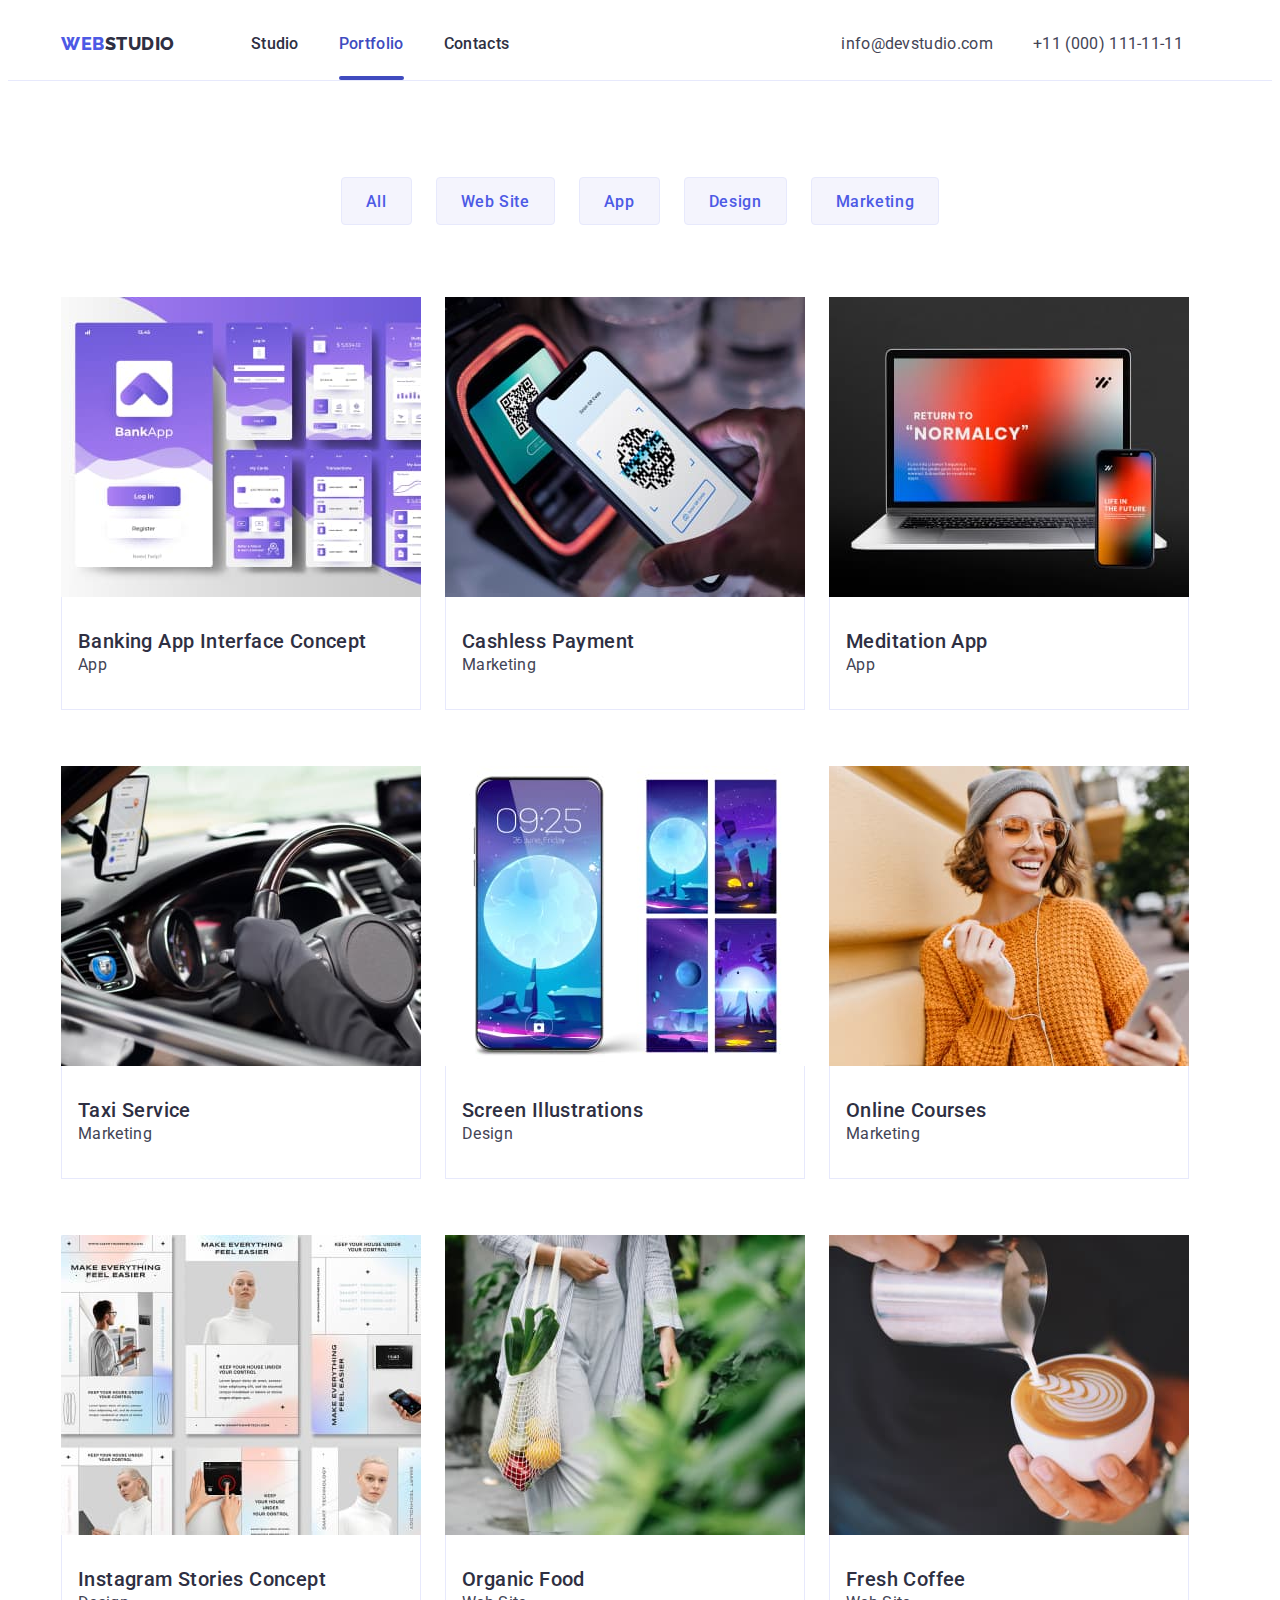
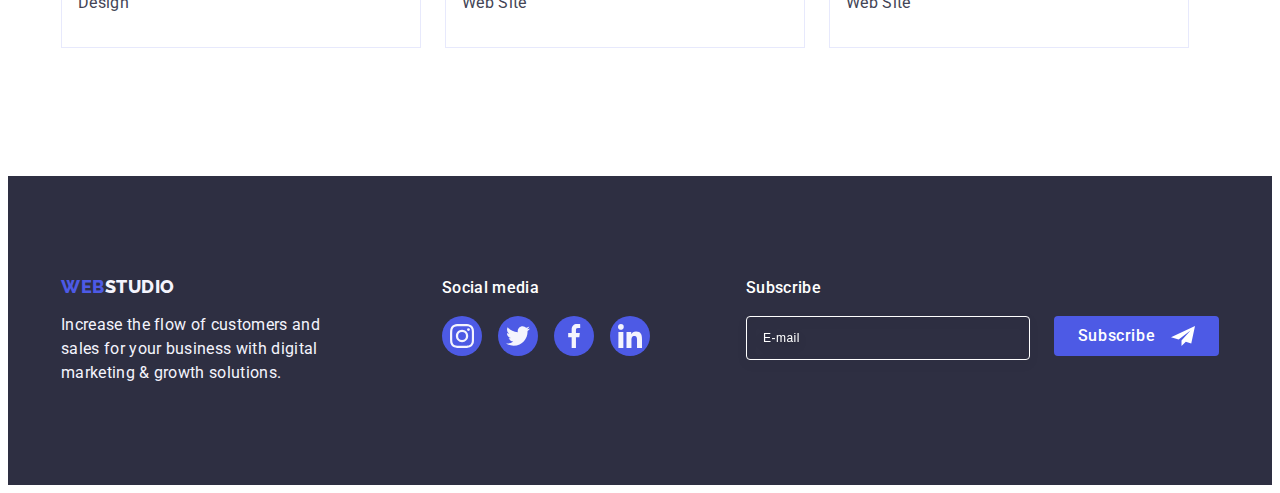
==== portfolio.html @ 2825502d "Initial commit" ====
<!DOCTYPE html>
<html lang="en">
  <head>
    <meta charset="UTF-8" />
    <meta http-equiv="X-UA-Compatible" content="IE=edge" />
    <meta name="viewport" content="width=device-width, initial-scale=1.0" />
    <title>Portfolio</title>
    <link rel="preconnect" href="https://fonts.googleapis.com" />
    <link rel="preconnect" href="https://fonts.gstatic.com" crossorigin />
    <link
      href="https://fonts.googleapis.com/css2?family=Raleway:wght@800&family=Roboto:wght@400;500;700&display=swap"
      rel="stylesheet"
    />
    <link
      rel="stylesheet"
      href="https://cdnjs.cloudflare.com/ajax/libs/modern-normalize/2.0.0/modern-normalize.min.css"
      integrity="sha512-4xo8blKMVCiXpTaLzQSLSw3KFOVPWhm/TRtuPVc4WG6kUgjH6J03IBuG7JZPkcWMxJ5huwaBpOpnwYElP/m6wg=="
      crossorigin="anonymous"
      referrerpolicy="no-referrer"
    />
    <link rel="stylesheet" href="./css/styles.css" />
  </head>
  <body>
    <header class="header-portfolio">
      <div class="container prt-header-container">
        <nav class="nav list">
          <a class="logo link" href="./index.html"
            >Web<span class="logo-stodio">Studio</span></a
          >
          <ul class="nav-list list">
            <li class="nav-item">
              <a class="nav-text link" href="./index.html">Studio</a>
            </li>
            <li class="nav-item">
              <a class="nav-text link emphasist" href="./portfolio.html"
                >Portfolio</a
              >
            </li>
            <li class="nav-item">
              <a class="nav-text link" href="">Contacts</a>
            </li>
          </ul>
        </nav>
        <address class="address">
          <ul class="address-list list">
            <li class="address-item">
              <a class="address-text link" href="mailto:info@devstudio.com"
                >info@devstudio.com</a
              >
            </li>
            <li class="address-item">
              <a class="address-text link" href="tel:+110001111111"
                >+11 (000) 111-11-11</a
              >
            </li>
          </ul>
        </address>
      </div>
    </header>
    <main>
      <section class="filters">
        <div class="container">
          <h1 class="filters-hedden visually-hidden" hidden>filters</h1>
          <ul class="filters-list list">
            <li class="filters-item">
              <button class="button" type="button">All</button>
            </li>
            <li class="filters-item">
              <button class="button" type="button">Web Site</button>
            </li>
            <li class="filters-item">
              <button class="button" type="button">App</button>
            </li>
            <li class="filters-item">
              <button class="button" type="button">Design</button>
            </li>
            <li class="filters-item">
              <button class="button" type="button">Marketing</button>
            </li>
          </ul>
          <ul class="row-list list">
            <li class="row-item">
              <a class="row-link link" href="">
                <div class="row-cover-wrap">
                  <img
                    class="img-portfolio"
                    src="./images/portfolio1.jpg"
                    alt="portfolio"
                    width="360"
                    height="300"
                  />
                  <p class="row-cover-text">
                    14 Stylish and User-Friendly App Design Concepts · Task
                    Manager App · Calorie Tracker App · Exotic Fruit Ecommerce
                    App · Cloud Storage App
                  </p>
                </div>
                <div class="row-img">
                  <h2 class="row-name">Banking App Interface Concept</h2>
                  <p class="row-text">App</p>
                </div>
              </a>
            </li>
            <li class="row-item">
              <a class="row-link link" href="">
                <div class="row-cover-wrap">
                  <img
                    class="img-portfolio"
                    src="./images/portfolio2.jpg"
                    alt="portfolio"
                    width="360"
                    height="300"
                  />
                  <p class="row-cover-text">
                    14 Stylish and User-Friendly App Design Concepts · Task
                    Manager App · Calorie Tracker App · Exotic Fruit Ecommerce
                    App · Cloud Storage App
                  </p>
                </div>
                <div class="row-img">
                  <h2 class="row-name">Cashless Payment</h2>
                  <p class="row-text">Marketing</p>
                </div>
              </a>
            </li>
            <li class="row-item">
              <a class="row-link link" href="">
                <div class="row-cover-wrap">
                  <img
                    class="img-portfolio"
                    src="./images/portfolio3.jpg"
                    alt="portfolio"
                    width="360"
                    height="300"
                  />
                  <p class="row-cover-text">
                    14 Stylish and User-Friendly App Design Concepts · Task
                    Manager App · Calorie Tracker App · Exotic Fruit Ecommerce
                    App · Cloud Storage App
                  </p>
                </div>
                <div class="row-img">
                  <h2 class="row-name">Meditation App</h2>
                  <p class="row-text">App</p>
                </div>
              </a>
            </li>
            <li class="row-item">
              <a class="row-link link" href="">
                <div class="row-cover-wrap">
                  <img
                    class="img-portfolio"
                    src="./images/portfolio4.jpg"
                    alt="portfolio"
                    width="360"
                    height="300"
                  />
                  <p class="row-cover-text">
                    14 Stylish and User-Friendly App Design Concepts · Task
                    Manager App · Calorie Tracker App · Exotic Fruit Ecommerce
                    App · Cloud Storage App
                  </p>
                </div>
                <div class="row-img">
                  <h2 class="row-name">Taxi Service</h2>
                  <p class="row-text">Marketing</p>
                </div>
              </a>
            </li>
            <li class="row-item">
              <a class="row-link link" href="">
                <div class="row-cover-wrap">
                  <img
                    class="img-portfolio"
                    src="./images/portfolio5.jpg"
                    alt="portfolio"
                    width="360"
                    height="300"
                  />
                  <p class="row-cover-text">
                    14 Stylish and User-Friendly App Design Concepts · Task
                    Manager App · Calorie Tracker App · Exotic Fruit Ecommerce
                    App · Cloud Storage App
                  </p>
                </div>
                <div class="row-img">
                  <h2 class="row-name">Screen Illustrations</h2>
                  <p class="row-text">Design</p>
                </div>
              </a>
            </li>
            <li class="row-item">
              <a class="row-link link" href="">
                <div class="row-cover-wrap">
                  <img
                    class="img-portfolio"
                    src="./images/portfolio6.jpg"
                    alt="portfolio"
                    width="360"
                    height="300"
                  />
                  <p class="row-cover-text">
                    14 Stylish and User-Friendly App Design Concepts · Task
                    Manager App · Calorie Tracker App · Exotic Fruit Ecommerce
                    App · Cloud Storage App
                  </p>
                </div>
                <div class="row-img">
                  <h2 class="row-name">Online Courses</h2>
                  <p class="row-text">Marketing</p>
                </div>
              </a>
            </li>
            <li class="row-item">
              <a class="row-link link" href="">
                <div class="row-cover-wrap">
                  <img
                    class="img-portfolio"
                    src="./images/portfolio7.jpg"
                    alt="portfolio"
                    width="360"
                    height="300"
                  />
                  <p class="row-cover-text">
                    14 Stylish and User-Friendly App Design Concepts · Task
                    Manager App · Calorie Tracker App · Exotic Fruit Ecommerce
                    App · Cloud Storage App
                  </p>
                </div>
                <div class="row-img">
                  <h2 class="row-name">Instagram Stories Concept</h2>
                  <p class="row-text">Design</p>
                </div>
              </a>
            </li>
            <li class="row-item">
              <a class="row-link link" href="">
                <div class="row-cover-wrap">
                  <img
                    class="img-portfolio"
                    src="./images/portfolio8.jpg"
                    alt="portfolio"
                    width="360"
                    height="300"
                  />
                  <p class="row-cover-text">
                    14 Stylish and User-Friendly App Design Concepts · Task
                    Manager App · Calorie Tracker App · Exotic Fruit Ecommerce
                    App · Cloud Storage App
                  </p>
                </div>
                <div class="row-img">
                  <h2 class="row-name">Organic Food</h2>
                  <p class="row-text">Web Site</p>
                </div>
              </a>
            </li>
            <li class="row-item">
              <a class="row-link link" href="">
                <div class="row-cover-wrap">
                  <img
                    class="img-portfolio"
                    src="./images/portfolio9.jpg"
                    alt="portfolio"
                    width="360"
                    height="300"
                  />
                  <p class="row-cover-text">
                    14 Stylish and User-Friendly App Design Concepts · Task
                    Manager App · Calorie Tracker App · Exotic Fruit Ecommerce
                    App · Cloud Storage App
                  </p>
                </div>
                <div class="row-img">
                  <h2 class="row-name">Fresh Coffee</h2>
                  <p class="row-text">Web Site</p>
                </div>
              </a>
            </li>
          </ul>
        </div>
      </section>
    </main>
    <footer class="portfolio-footer">
      <div class="container footer-container">
        <div class="portfolio-footer-container">
          <a class="portfolio-logo link" href="./portfolio.html"
            >Web<span class="portfolio-logo-studio">Studio</span></a
          >
          <p class="portfolio-footer-text">
            Increase the flow of customers and sales for your business with
            digital marketing & growth solutions.
          </p>
        </div>
        <div class="social-media-container">
          <p class="social-media">Social media</p>
          <ul class="social-media-list list">
            <li class="social-media-item">
              <a
                class="social-media-link"
                href=""
                target="_blank"
                rel="noopener no-referrer"
              >
                <svg class="soc-media-icon" width="24" height="24">
                  <use href="./images/icons.svg#icon-instagram"></use>
                </svg>
              </a>
            </li>
            <li class="social-media-item">
              <a
                class="social-media-link"
                href=""
                target="_blank"
                rel="noopener no-referrer"
              >
                <svg class="soc-media-icon" width="24" height="24">
                  <use href="./images/icons.svg#icon-twitter"></use>
                </svg>
              </a>
            </li>
            <li class="social-media-item">
              <a
                class="social-media-link"
                href=""
                target="_blank"
                rel="noopener no-referrer"
              >
                <svg class="soc-media-icon" width="24" height="24">
                  <use href="./images/icons.svg#icon-facebook"></use>
                </svg>
              </a>
            </li>
            <li class="social-media-item">
              <a
                class="social-media-link"
                href=""
                target="_blank"
                rel="noopener no-referrer"
              >
                <svg class="soc-media-icon" width="24" height="24">
                  <use href="./images/icons.svg#icon-linkedin"></use>
                </svg>
              </a>
            </li>
          </ul>
        </div>
        <div class="footer-form-container">
          <p class="footer-form-text">Subscribe</p>
          <form class="footer-form">
            <label class="footer-label">
              <input
                class="footer-input"
                type="email"
                placeholder="E-mail"
                name="footer-input"
              />
            </label>
            <button type="submit" class="button-submit">
              Subscribe
              <svg class="submit-icon" width="24" height="24">
                <use href="./images/icons.svg#icon-frame"></use>
              </svg>
            </button>
          </form>
        </div>
      </div>
    </footer>
  </body>
</html>
---- css/styles.css ----
:root {
    --title-color: #2E2F42;
    --iten-color: #434455;
    --logo-color: #4D5AE5;
    --about-color: #404BBF;
    --hero-color: #FFFFFF;
    --footer-text-color: #F4F4FD;
}

body {
    font-family: "Roboto", sans-serif;
    color: var(--iten-color);
    background-color: var(--hero-color);
}

p,
h1,
h2,
h3,
h4,
h5,
h6 {
    margin: 0;
}

ul,
ol {
    margin: 0;
    padding: 0;
}

.list {
    list-style: none;
}

.link {
    text-decoration: none;
}

.container {
    width: 1158px;
    padding-left: 15px;
    padding-right: 15px;
    margin: 0 auto;
}

/* INDEX */

/* HEADER */

.header-index {
    border-bottom: 1px solid #e7e9fc;
    box-shadow: 0px 2px 1px rgba(46, 47, 66, 0.08),
        0px 1px 1px rgba(46, 47, 66, 0.16),
        0px 1px 6px rgba(46, 47, 66, 0.08);
}

.header-container {
    display: flex;
    align-items: center;
    height: 72px;
}

.header-nav {
    display: flex;
    align-items: center;
}

.header-list {
    display: flex;
    gap: 40px;
}

.header-logo {
    font-family: 'Raleway', sans-serif;
    font-style: normal;
    font-weight: 800;
    font-size: 18px;
    line-height: 1.17;
    letter-spacing: 0.03em;
    text-transform: uppercase;
    color: var(--logo-color);
    margin-right: 76px;
}

.header-logo-studio {
    font-family: 'Raleway', sans-serif;
    font-style: normal;
    font-weight: 800;
    font-size: 18px;
    line-height: 1.17;
    letter-spacing: 0.03em;
    text-transform: uppercase;
    color: var(--title-color);
}

.header-nav {
    list-style: none;
}


.header-text {
    font-weight: 500;
    font-size: 16px;
    line-height: 1.5;
    letter-spacing: 0.02em;
    color: var(--title-color);
    padding: 24px 0 26px;
    position: relative;
    transition: color 250ms cubic-bezier(0.4, 0, 0.2, 1);
}

.header-text:hover,
.header-text:focus {
    color: var(--about-color);
}

.header-list {

}

.header-text:hover::after {
    content: "";
    display: block;
    position: absolute;
    left: 0;
    bottom: -1px;
    width: 100%;
    height: 4px;
    border-radius: 2px;
    background-color: #404BBF;
}

.emphasis {
    color: var(--about-color);
    position: relative;
}

.header-text.emphasis::after {
    content: "";
    display: block;
    position: absolute;
    left: 0;
    bottom: -1px;
    width: 100%;
    height: 4px;
    border-radius: 2px;
    background-color: #404BBF;
}

/* ADDRESS */

.header-address-list {
    display: flex;
    align-items: center;
    gap: 40px;
}

.header-address {
    font-style: normal;
    margin-left: auto;
}

.header-address-link {
    font-size: 16px;
    line-height: 1.5;
    letter-spacing: 0.02em;
    color: var(--iten-color);
    transition: color 250ms cubic-bezier(0.4, 0, 0.2, 1);
}

.header-address-link:hover,
.header-address-link:focus {
    color: var(--about-color);
}

/* BUTTON */

.main-section-button {
    padding: 188px 0 188px;
    background-image: linear-gradient(rgba(46, 47, 66, 0.7), rgba(46, 47, 66, 0.7)), url(../images/people-office.jpg);
    background-repeat: no-repeat;
    background-position: center;
    background-size: cover;
    max-width: 1440px;
    margin: 0 auto;
}

.main-section-button {
    background-color: var(--title-color);
}

.section-button {
    width: 169px;
    height: 56px;
    font-family: 'Roboto', sans-serif;
    font-style: normal;
    font-weight: 500;
    font-size: 16px;
    line-height: 1.5;
    letter-spacing: 0.04em;
    color: var(--hero-color);
    cursor: pointer;
    background-color: var(--logo-color);
    border-radius: 4px;
    min-width: 169px;
    display: block;
    border: none;
    margin-left: auto;
    margin-right: auto;
    transition: background-color 250ms cubic-bezier(0.4, 0, 0.2, 1);
}

.section-button:hover,
.section-button:focus {
    background-color: var(--about-color);
}

.section-button-text {
    font-weight: 700;
    font-size: 56px;
    line-height: 1.07;
    text-align: center;
    letter-spacing: 0.02em;
    color: var(--hero-color);
    max-width: 496px;
    margin-bottom: 48px;
    margin-right: auto;
    margin-left: auto;
}

/* INTERMEDIA */

.visually-hidden {
    position: absolute;
    width: 1px;
    height: 1px;
    margin: -1px;
    border: 0;
    padding: 0;
    white-space: nowrap;
    clip-path: inset(100%);
    clip: rect(0 0 0 0);
    overflow: hidden;
}

.section-intermedia {
    padding: 120px 0 120px;
}

.intermedia-list {
    display: flex;
    gap: 24px;
}

.intermedia-item {
    width: calc((100% - 72px) / 4);
    margin: 0;
    padding: 0;
}

.intermedia-svg-container {
    display: flex;
    align-items: center;
    justify-content: center;
    height: 112px;
    width: 264px;
    background-color: #f4f4fd;
    border-radius: 4px;
    margin-bottom: 8px;
}


.intermedia-name {
    font-weight: 500;
    font-size: 20px;
    line-height: 1.2;
    letter-spacing: 0.02em;
    margin-bottom: 8px;
    color: var(--title-color);
}

.intermedia-text {
    font-size: 16px;
    line-height: 1.5;
    letter-spacing: 0.02em;
    color: var(--iten-color);
}

/* HOVER */

.hover-img {
    display: block;
}

.section-hover {
    padding-bottom: 120px;
}

.hover-containe {
    display: flex;
    align-items: center;

}

.hover-list {
    display: flex;
    align-items: center;
    gap: 24px;
}

.hover {
    font-weight: 700;
    font-size: 36px;
    line-height: 1.11;
    letter-spacing: 0.02em;
    text-transform: capitalize;
    color: var(--title-color);
    text-align: center;
}

/* TEAM */


.section-team {
    background-color: var(--footer-text-color);
    padding: 120px 0 120px;
}

.team-img {
    display: block;
}

.team-text-container {
    padding: 32px 16px;
}

.team-item {
    background-color: var(--hero-color);
    border-radius: 0px 0px 4px 4px;
    width: calc((100% - 72px) / 4);
    box-shadow: 0px 1px 6px rgba(46, 47, 66, 0.08), 0px 1px 1px rgba(46, 47, 66, 0.16), 0px 2px 1px rgba(46, 47, 66, 0.08);
}

.team-list {
    display: flex;
    gap: 24px;

}

.team {
    font-weight: 700;
    font-size: 36px;
    line-height: 1.11;
    letter-spacing: 0.02em;
    text-transform: capitalize;
    color: var(--title-color);
    text-align: center;
    margin-bottom: 72px;
}


.team-name {
    font-weight: 500;
    font-size: 20px;
    line-height: 1.2;
    letter-spacing: 0.02em;
    color: var(--title-color);
    text-align: center;
    margin-bottom: 8px;
}

.team-text {
    font-size: 16px;
    line-height: 1.5;
    letter-spacing: 0.02em;
    text-align: center;
    color: var(--iten-color)
}

.team-list-soc {
    display: flex;
    justify-content: center;
    gap: 24px;
}

.team-item-soc {
    width: 40px;
    height: 40px;
}

.team-link-soc {
    background-color: var(--logo-color);
    border-radius: 50%;
    width: 100%;
    height: 100%;
    display: flex;
    align-items: center;
    justify-content: center;
    margin-top: 8px;
    transition: background-color 250ms cubic-bezier(0.4, 0, 0.2, 1);
}

.team-link-soc:hover,
.team-link-soc:focus {
    background-color: var(--about-color);
}

.team-soc-icon {
    fill: #F4F4FD;
}

/* CUSTOMERS */

.section-customers {
    padding-top: 120px;
    padding-bottom: 120px;
}


.customers {
    font-style: normal;
    font-weight: 700;
    font-size: 36px;
    line-height: 1.11;
    letter-spacing: 0.02em;
    text-align: center;
    text-transform: capitalize;
    color:#2e2f42;
    margin-bottom: 72px;
}

.customers-list {
    display: flex;
    align-items: center;
    gap: 24px;
}

.customers-link {
    border: 1px solid #8e8f99;
    border-radius: 4px;
    width: 168px;
    height: 88px;
    display: flex;
    align-items: center;
    justify-content: center;
    color: #8e8f99;
    transition: border-color 250ms cubic-bezier(0.4, 0, 0.2, 1), color 250ms cubic-bezier(0.4, 0, 0.2, 1);
}

.customers-link:hover,
.customers-link:focus {
    border-color: #404BBF;
    color: var(--about-color);
}

.customers-soc-icon {
    fill: currentColor;
}

.customers-soc-icon:hover,
.customers-soc-icon:focus {
    fill: #404BBF;
}

/* FOOTER */

.footer-container {
    display: flex;
    align-items: baseline;
}

.index-container {
    margin-right: 120px;
}

.index-footer {
    background-color: var(--title-color);
    padding: 100px 0;
}

.footer-logo {
    font-family: 'Raleway', sans-serif;
    font-weight: 800;
    font-size: 18px;
    line-height: 1.17;
    letter-spacing: 0.03em;
    text-transform: uppercase;
    color: var(--logo-color);
    display: inline-block;
    margin-bottom: 16px;
}

.footer-logo-studio {
    font-family: 'Raleway', sans-serif;
    font-style: normal;
    font-weight: 800;
    font-size: 18px;
    line-height: 1.17;
    letter-spacing: 0.03em;
    text-transform: uppercase;
    color: var(--footer-text-color);
}

.footer-text {
    font-size: 16px;
    line-height: 1.5;
    letter-spacing: 0.02em;
    color: var(--footer-text-color);
    max-width: 264px;
}

/* SOCIAL-MEDIA */

.social-media {
    font-weight: 500;
    font-size: 16px;
    line-height: 1.5;
    letter-spacing: 0.02em;
    color: #FFFFFF;
    margin-bottom: 16px;
}

.social-media-list {
    display: flex;
    gap: 16px;
}

.social-media-item {
    width: 40px;
    height: 40px;
}

.social-media-link {
    background-color: var(--logo-color);
    border-radius: 50%;
    width: 100%;
    height: 100%;
    display: flex;
    align-items: center;
    justify-content: center;
    transition: background-color 250ms cubic-bezier(0.4, 0, 0.2, 1);
}

.social-media-link:hover,
.social-media-link:focus {
    background-color: #31D0AA;
}

.soc-media-icon {
    fill: #F4F4FD;
}

.footer-form-container {
    margin-bottom: 16px;
    font-weight: 500;
    font-size: 16px;
    line-height: 1.5;
    letter-spacing: 0.02em;
    color: #ffffff;
    margin-left: 96px;
}

.footer-form {
    display: flex;
    margin-top: 16px;
    gap: 24px;
}

.footer-form-text {
    margin-bottom: 16px;
}

.footer-input {
    width: 264px;
    height: 40px;
    border: 1px solid #ffffff;
    background-color: transparent;
    font-size: 12px;
    line-height: 1.5;
    letter-spacing: 0.04em;
    padding-left: 16px;
    filter: drop-shadow(0px 4px 4px rgba(0, 0, 0, 0.15));
    border-radius: 4px;
    color: #ffffff;
}

.footer-input::placeholder {
    color: #ffffff;
}

.button-submit {
    min-width: 165px;
    height: 40px;
    display: flex;
    justify-content: center;
    align-items: center;
    font-family: "Roboto", sans-serif;
    font-size: 16px;
    font-weight: 500;
    line-height: 1.5;
    letter-spacing: 0.04em;
    color: #ffffff;
    cursor: pointer;
    background-color: #4D5AE5;
    border: none;
    border-radius: 4px;
}

.submit-icon {
    margin-left: 16px;
    fill: #FFFFFF;
}

/* BACKDROP */

.backdrop {
    position: fixed;
    width: 100%;
    height: 100%;
    background-color: rgba(46, 47, 66, 0.4);
    top: 0;
    transition: opacity 250ms cubic-bezier(0.4, 0, 0.2, 1),
        visibility 250ms cubic-bezier(0.4, 0, 0.2, 1);
}

.modal {
    padding: 0 24px 0 24px;
    position: absolute;
    top: 50%;
    left: 50%;
    transform: translate(-50%, -50%) scale(1);
    transition: transform 250ms linear;
    width: 408px;
    min-height: 584px;
    background: #FCFCFC;
    box-shadow: 0px 1px 1px rgba(0, 0, 0, 0.14), 0px 1px 3px rgba(0, 0, 0, 0.12), 0px 2px 1px rgba(0, 0, 0, 0.2);
    border-radius: 4px;
    transition: transform 250ms cubic-bezier(0.4, 0, 0.2, 1);
    padding: 72px 24px 24px 24px;
}

.backdrop.is-hidden .modal {
    transform: translate(-50%, -50%) scaleY(0);
}

.modal-close-icon {
    transition: fill 250ms cubic-bezier(0.4, 0, 0.2, 1);
}

.modal-close {
    width: 24px;
    height: 24px;
    top: 24px;
    right: 24px;
    border-radius: 50%;
    border: 1px solid rgba(0, 0, 0, 0.1);
    justify-content: center;
    align-items: center;
    background-color: #E7E9FC;
    position: absolute;
    padding: 0;
    cursor: pointer;
    display: flex;
    color: var(--title-color);
    transition: background-color 250ms cubic-bezier(0.4, 0, 0.2, 1), border 250ms cubic-bezier(0.4, 0, 0.2, 1);
}

.modal-close:hover, 
.modal-close:focus {
    border: none;
    background-color: #404BBF;
    color: #FFFFFF;
}

.modal-close-icon {
    fill: currentColor;
}

.modal-close-icon:hover, 
.modal-close-icon:focus {
    fill: #FFFFFF;
}

.is-hidden {
    visibility: hidden;
    opacity: 0;
    pointer-events: none;
}

.modal-title {
    color: var(--navyblue, #2E2F42);
    text-align: center;
    font-size: 16px;
    font-weight: 500;
    line-height: 1.5;
    margin-bottom: 16px;
    letter-spacing: 0.02em;
}

.modal-input {
    width: 100%;
    height: 40px;
    border: 1px solid rgba(46, 47, 66, 0.4);
    border-radius: 4px;
    background-color: transparent;
    padding-left: 38px;
    outline: transparent;
    transition: border-color 250ms cubic-bezier(0.4, 0, 0.2, 1);
}

.modal-input:hover, 
.modal-input:focus {
    border-color: #4D5AE5;
}

.modal-input:focus, .modal-icon {
    fill: #4D5AE5;
}


.modal-icon {
    position: absolute;
    left: 16px;
    top: 50%;
    transform: translateY(-50%);
    transition: fill 250ms cubic-bezier(0.4, 0, 0.2, 1);
}

.modal-icon:hover {
    fill: #4D5AE5;
}

.label-container {
    margin-bottom: 8px;
}

.user-label {
   font-size: 12px;
   line-height: 1.17;
   letter-spacing: 0.04em;
   color: #8e8f99; 
   display: block;
   margin-bottom: 4px;

}

.input-container {
    position: relative;
}

.comment-container {
    margin-bottom: 16px;
}

.text-area {
    width: 100%;
    height: 120px;
    font-size: 12px;
    line-height: 1.17;
    letter-spacing: 0.04em;
    color: rgba(46, 47, 66, 0.4);
    border-radius: 4px;
    background-color: transparent;
    padding: 8px 16px;
    outline: transparent;
    resize: none;
    transition: border-color 250ms cubic-bezier(0.4, 0, 0.2, 1) ;
    border: 1px solid rgba(46, 47, 66, 0.4);
}

.text-area:focus {
    border-color: #4D5AE5;
}

.checkbox-container {
    margin-bottom: 24px;
}


.checkbox-label {
    font-size: 12px;
    line-height: 1.17;
    letter-spacing: 0.04em;
    color: #8e8f99;
}

.label-span {
    width: 16px;
    height: 16px;
    border: 1px solid rgba(46, 47, 66, 0.4);
    border-radius: 2px;
    transition: background-color 250ms cubic-bezier(0.4, 0, 0.2, 1),
    border 250ms cubic-bezier(0.4, 0, 0.2, 1),
    fill 250ms cubic-bezier(0.4, 0, 0.2, 1);
    display: inline-flex;
    align-items: center;
    justify-content: center;
    fill: transparent;

}

input:checked + label > span {
    background-color: #404bbf;
    border: none;
    fill: #F4F4FD;
}

.checkbox-link {
    color: #4D5AE5;
}

.modal-button {
    width: 169px;
    height: 56px;
    font-family: 'Roboto', sans-serif;
    font-style: normal;
    font-weight: 500;
    font-size: 16px;
    line-height: 1.5;
    letter-spacing: 0.04em;
    color: var(--hero-color);
    cursor: pointer;
    background-color: var(--logo-color);
    border-radius: 4px;
    min-width: 169px;
    display: block;
    border: none;
    margin-top: 24px;
    margin-left: auto;
    margin-right: auto;
    transition: background-color 250ms cubic-bezier(0.4, 0, 0.2, 1);
    box-shadow: 0px 4px 4px 0px rgba(0, 0, 0, 0.15);
}

/* PORTFOLIO */

/* HEADER */

.header-portfolio {
    border-bottom: 1px solid #e7e9fc;
}

.prt-header-container {
    display: flex;
    align-items: center;
    height: 72px;
}

.logo {
    font-family: 'Raleway', sans-serif;
    font-style: normal;
    font-weight: 800;
    font-size: 18px;
    line-height: 1.17;
    letter-spacing: 0.03em;
    text-transform: uppercase;
    color: var(--logo-color);
    margin-right: 76px;
}

.logo-stodio {
    font-family: 'Raleway', sans-serif;
    font-style: normal;
    font-weight: 800;
    font-size: 18px;
    line-height: 1.17;
    letter-spacing: 0.03em;
    text-transform: uppercase;
    color: var(--title-color);
}

.nav {
    display: flex;
    align-items: center;
}

.nav-list {
    display: flex;
    gap: 40px;
}

.nav-text {
    font-weight: 500;
    font-size: 16px;
    line-height: 1.5;
    letter-spacing: 0.02em;
    color: var(--title-color);
    padding: 24px 0 26px;
    position: relative;
    transition: color 250ms cubic-bezier(0.4, 0, 0.2, 1);
}

.nav-text:hover,
.nav-text:focus {
    color: var(--about-color);
}

.nav-text:hover:after {
    content: "";
    display: block;
    position: absolute;
    left: 0;
    bottom: -1px;
    width: 100%;
    height: 4px;
    border-radius: 2px;
    background-color: #404BBF;
}

.emphasist {
    color: var(--about-color);
    position: relativ
}

.nav-text.emphasist::after {
    content: "";
    display: block;
    position: absolute;
    left: 0;
    bottom: -1px;
    width: 100%;
    height: 4px;
    border-radius: 2px;
    background-color: #404BBF;
}

.address {
    font-style: normal;
    display: flex;
}

.address-list {
    list-style: none;
    display: flex;
    gap: 40px;
    margin-left: 332px;
}

.address-text {
    font-size: 16px;
    line-height: 1.5;
    letter-spacing: 0.02em;
    color: var(--iten-color);
    transition: color 250ms cubic-bezier(0.4, 0, 0.2, 1);
}

.address-text:hover,
.address-text:focus {
    color: var(--about-color);
}

/* FILTERS */

.visually-hidden {
    position: absolute;
    width: 1px;
    height: 1px;
    margin: -1px;
    border: 0;
    padding: 0;
    white-space: nowrap;
    clip-path: inset(100%);
    clip: rect(0 0 0 0);
    overflow: hidden;
}

.filters {
    padding-top: 96px;
    padding-bottom: 120px;
}

.filters-list {
    display: flex;
    gap: 24px;
    justify-content: center;
    margin-bottom: 72px;
}

.button {
    min-width: 69px;
    height: 48px;
    font-family: 'Roboto', sans-serif;
    font-style: normal;
    font-weight: 500;
    font-size: 16px;
    line-height: 1.5;
    letter-spacing: 0.04em;
    color: var(--logo-color);
    cursor: pointer;
    background-color: var(--footer-text-color);
    padding: 12px 24px;
    border: 1px solid #e7e9fc;
    border-radius: 4px;
    transition: color 250ms cubic-bezier(0.4, 0, 0.2, 1),
    background-color 250ms cubic-bezier(0.4, 0, 0.2, 1),
    border-color 250ms cubic-bezier(0.4, 0, 0.2, 1),
    box-shadow 250ms cubic-bezier(0.4, 0, 0.2, 1);
}

.button:hover,
.button:focus {
    background-color: var(--about-color);
    color: var(--hero-color);
    border: 1px solid transparent;
    box-shadow: 0px 3px 1px rgba(0, 0, 0, 0.1),
        0px 2px 1px rgba(0, 0, 0, 0.08),
        0px 2px 2px rgba(0, 0, 0, 0.12);
}

/* ROW */

.row-link {
    width: calc((100%-48px)/3);
    display: block;
    transition: box-shadow 250ms cubic-bezier(0.4, 0, 0.2, 1);
}

.row-link:hover,
.row-link:focus {
    box-shadow: 0px 1px 6px rgba(46, 47, 66, 0.08), 0px 1px 1px rgba(46, 47, 66, 0.16), 0px 2px 1px rgba(46, 47, 66, 0.08);
}

.row-img {
    padding: 32px 16px;
    border: 1px solid #e7e9fc;
    border-top: none;
    margin-bottom: 8px;
}

.row-cover-wrap {
    position: relative;
    overflow: hidden;
}

.row-cover-text {
    position: absolute;
    top: 0;
    font-family: 'Roboto', sans-serif;
    font-style: normal;
    font-weight: 400;
    font-size: 16px;
    line-height: 1.5;
    letter-spacing: 0.02em;
    color: #F4F4FD;
    background-color: #4D5AE5;
    padding: 40px 32px;
    transform: translateY(100%);
    transition: transform 250ms cubic-bezier(0.4, 0, 0.2, 1);
    height: 100%;
    width: 100%;
}

.row-link:hover .row-cover-text {
    transform: translateY(0); 
}

.row-link:focus .row-cover-text {
    transform: translateY(0);
}

.img-portfolio {
    display: block;
}


.row-list {
    list-style: none;
    display: flex;
    flex-wrap: wrap;
    column-gap: 24px;
    row-gap: 48px;
}

.row-link {
    text-decoration: none;
}

.row-name {
    font-weight: 500;
    font-size: 20px;
    line-height: 1.2;
    letter-spacing: 0.02em;
    color: var(--title-color);
}

.row-text {
    color: var(--iten-color);
    font-size: 16px;
    line-height: 1.5;
    letter-spacing: 0.02em;
}

/* FOOTER */

.portfolio-footer-container {
    margin-right: 120px;
}

.portfolio-footer {
    background-color: var(--title-color);
    padding: 100px 0;
}

.portfolio-logo {
    font-family: 'Raleway', sans-serif;
    font-style: normal;
    font-weight: 800;
    font-size: 18px;
    line-height: 1.17;
    letter-spacing: 0.03em;
    text-transform: uppercase;
    color: var(--logo-color);
}

.portfolio-logo-studio {
    font-family: 'Raleway', sans-serif;
    color: var(--footer-text-color);
}

.portfolio-footer-text {
    font-size: 16px;
    line-height: 1.5;
    letter-spacing: 0.02em;
    color: var(--footer-text-color);
    max-width: 264px;
    margin-top: 16px;
}
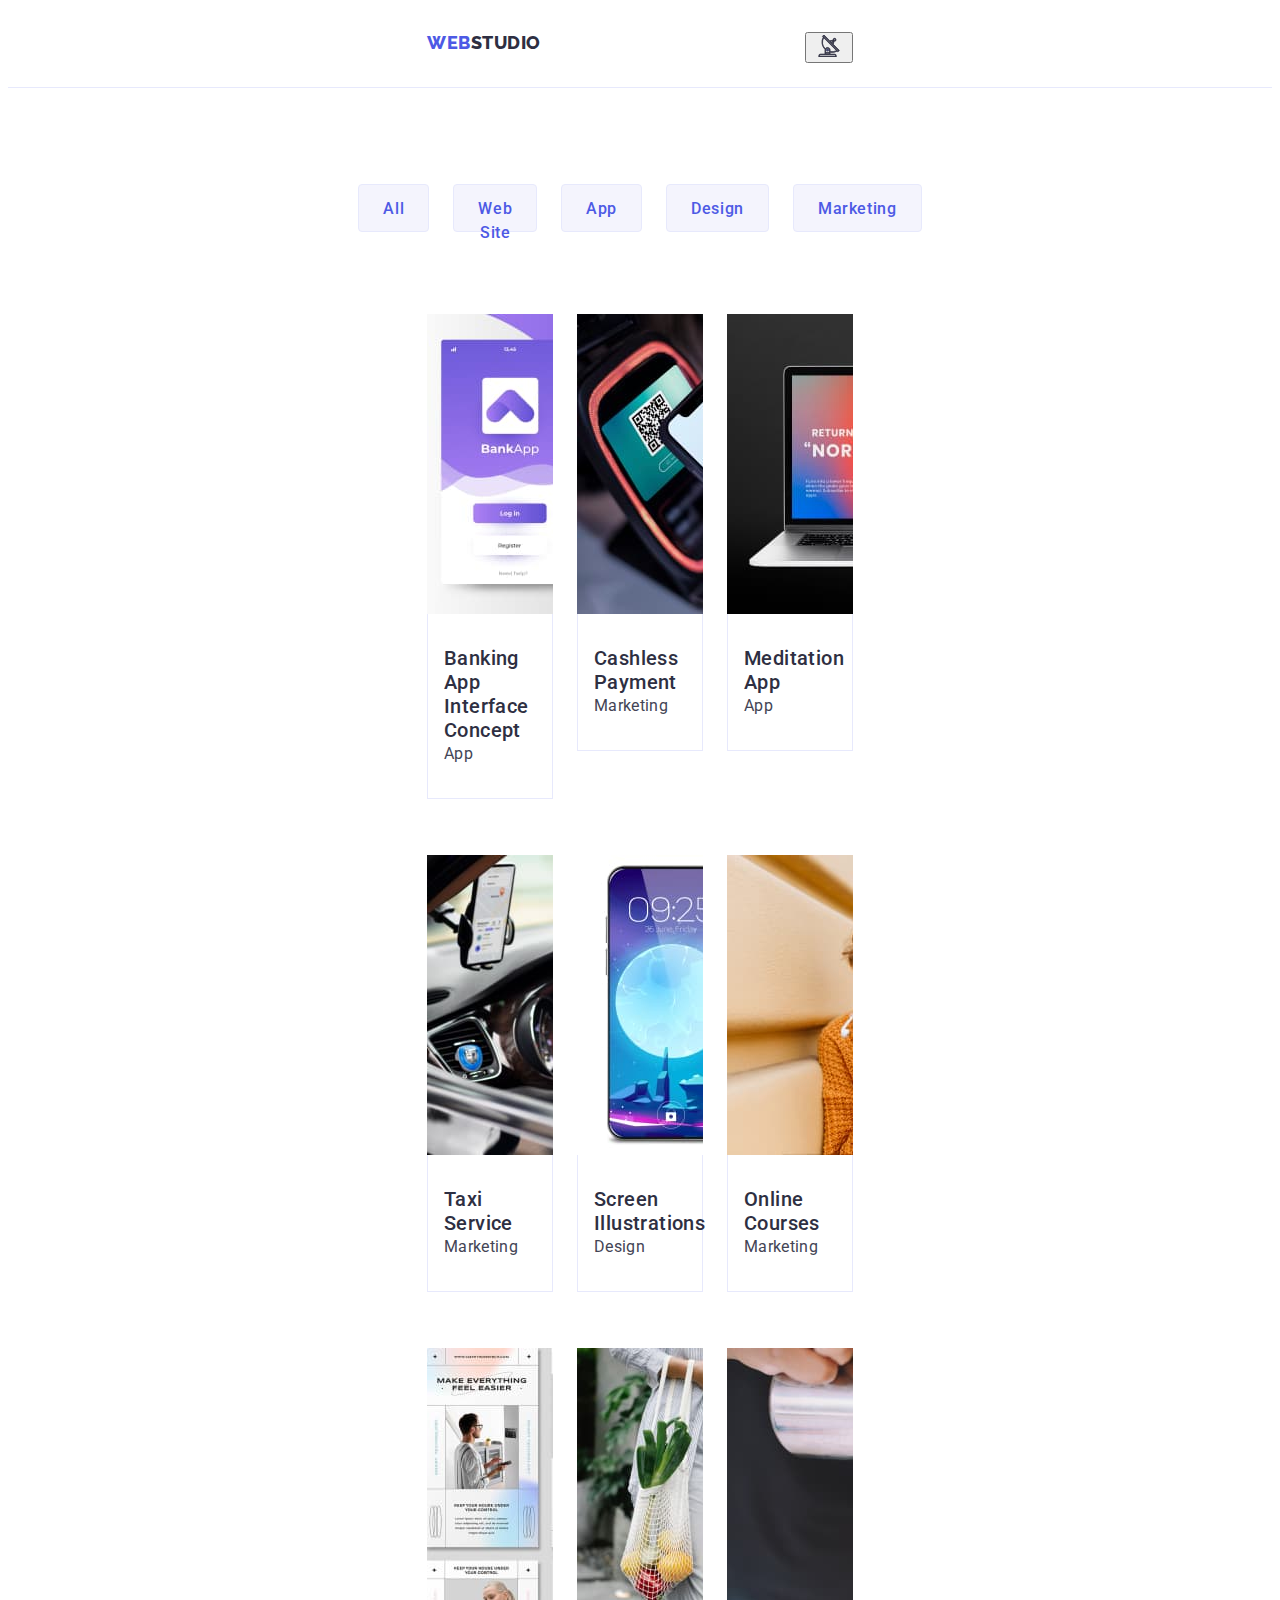
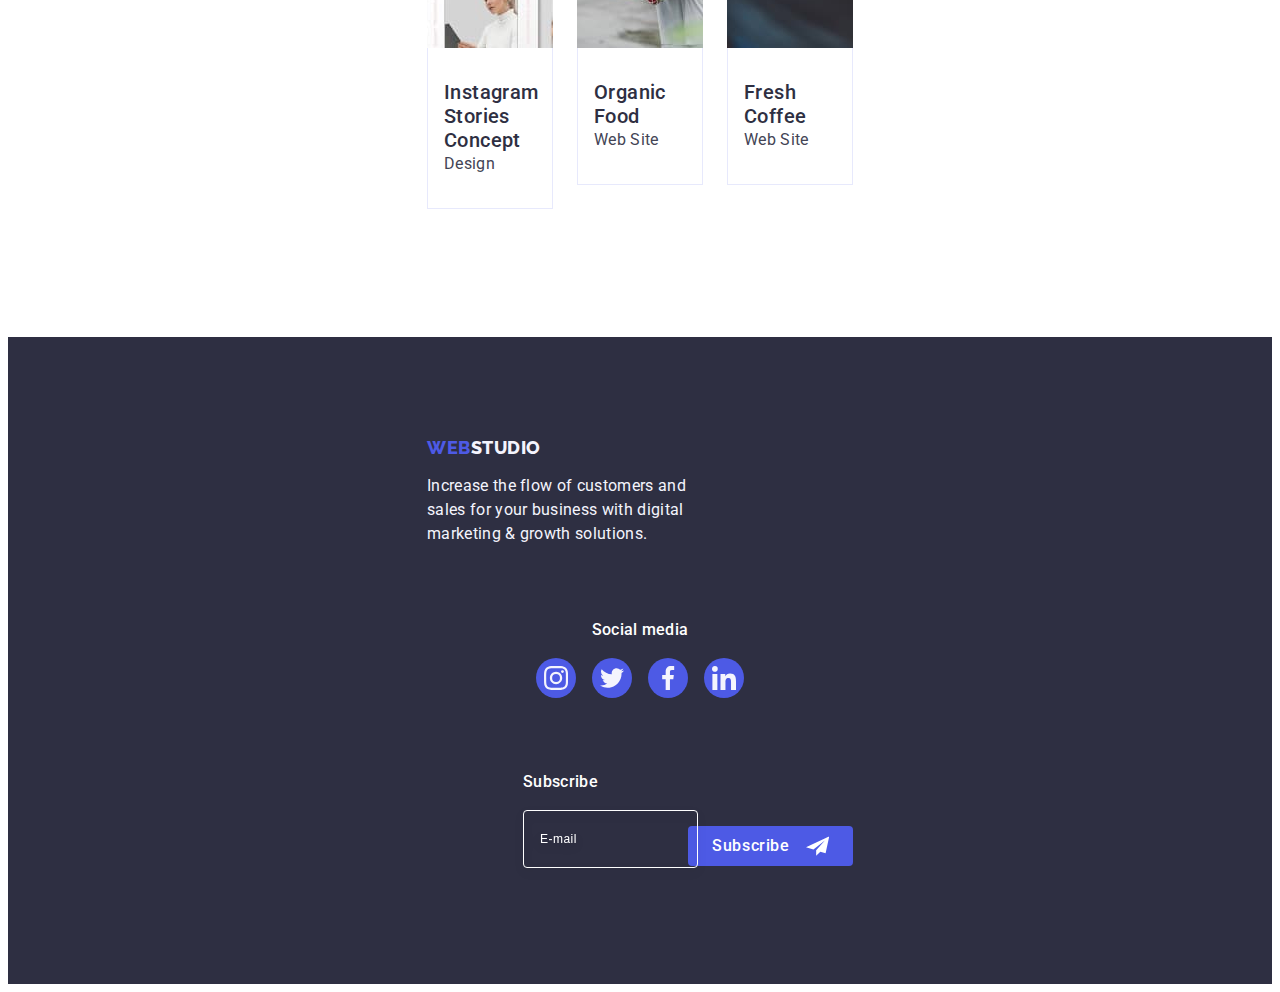
==== commit fae66a24: "finish" ====
--- a/portfolio.html
+++ b/portfolio.html
@@ -55,6 +55,99 @@
             </li>
           </ul>
         </address>
+        <button class="menu-open-btn" type="button" data-menu-open>
+          <svg class="menu-open-icon" width="32" height="22">
+            <use href="./images/icons.svg#icon-antenna"></use>
+          </svg>
+        </button>
+      </div>
+      <div class="mob-menu is-hidden" data-menu>
+        <div>
+          <button class="menu-close-btn" type="button" data-menu-close>
+            <svg class="menu-close-icon" width="8" height="8">
+              <use href="./images/icons.svg#icon-close-black"></use>
+            </svg>
+          </button>
+          <nav class="mob-page-nav">
+            <ul class="mob-menu-list list">
+              <li class="mob-menu-item">
+                <a class="mob-menu-link link" href="./index.html">Studio</a>
+              </li>
+              <li class="mob-menu-item">
+                <a class="mob-menu-link link" href="./portfolio.html"
+                  >Portfolio</a
+                >
+              </li>
+              <li class="mob-menu-item">
+                <a class="mob-menu-link link" href="">Contacts</a>
+              </li>
+            </ul>
+          </nav>
+        </div>
+        <div>
+          <address class="mob-address">
+            <ul class="mob-address-list list">
+              <li class="mob-address-item">
+                <a class="mob-address-link tell link" href="tel:+110001111111"
+                  >+11 (000) 111-11-11</a
+                >
+              </li>
+              <li class="mob-address-item">
+                <a
+                  class="mob-address-link mail link"
+                  href="mailto:info@devstudio.com"
+                  >info@devstudio.com</a
+                >
+              </li>
+            </ul>
+          </address>
+          <ul class="mob-soc-list list">
+            <li class="footer-soc-item">
+              <a
+                href=""
+                class="footer-soc-link link"
+                target="_blank"
+                rel="noopener noreferrer"
+                ><svg class="soc-icons" width="24" height="24">
+                  <use href="./images/icons.svg#icon-instagram"></use>
+                </svg>
+              </a>
+            </li>
+            <li class="footer-soc-item">
+              <a
+                href=""
+                class="footer-soc-link link"
+                target="_blank"
+                rel="noopener noreferrer"
+                ><svg class="soc-icons" width="24" height="24">
+                  <use href="./images/icons.svg#icon-twitter"></use>
+                </svg>
+              </a>
+            </li>
+            <li class="footer-soc-item">
+              <a
+                href=""
+                class="footer-soc-link link"
+                target="_blank"
+                rel="noopener noreferrer"
+                ><svg class="soc-icons" width="24" height="24">
+                  <use href="./images/icons.svg#icon-facebook"></use>
+                </svg>
+              </a>
+            </li>
+            <li class="footer-soc-item">
+              <a
+                href=""
+                class="footer-soc-link link"
+                target="_blank"
+                rel="noopener noreferrer"
+                ><svg class="soc-icons" width="24" height="24">
+                  <use href="./images/icons.svg#icon-linkedin"></use>
+                </svg>
+              </a>
+            </li>
+          </ul>
+        </div>
       </div>
     </header>
     <main>
--- a/css/styles.css
+++ b/css/styles.css
@@ -38,10 +38,11 @@
 }
 
 .container {
-    width: 1158px;
+    max-width: 426px;
     padding-left: 15px;
     padding-right: 15px;
-    margin: 0 auto;
+    margin-left: auto;
+    margin-right: auto;
 }
 
 /* INDEX */
@@ -57,18 +58,18 @@
 
 .header-container {
     display: flex;
+    justify-content: space-between;
+    padding-top: 24px;
+    padding-bottom: 24px;
+}
+
+.header-nav {
+    display: flex;
     align-items: center;
-    height: 72px;
-}
-
-.header-nav {
-    display: flex;
-    align-items: center;
 }
 
 .header-list {
-    display: flex;
-    gap: 40px;
+    display: none;
 }
 
 .header-logo {
@@ -81,6 +82,8 @@
     text-transform: uppercase;
     color: var(--logo-color);
     margin-right: 76px;
+    display: block;
+    margin-right: 76px;
 }
 
 .header-logo-studio {
@@ -113,10 +116,6 @@
 .header-text:hover,
 .header-text:focus {
     color: var(--about-color);
-}
-
-.header-list {
-
 }
 
 .header-text:hover::after {
@@ -151,9 +150,7 @@
 /* ADDRESS */
 
 .header-address-list {
-    display: flex;
-    align-items: center;
-    gap: 40px;
+    display: none;
 }
 
 .header-address {
@@ -174,16 +171,124 @@
     color: var(--about-color);
 }
 
+/* MOB MENU */
+
+.menu-open-button {
+    cursor: pointer;
+    border: none;
+    min-width: 32px;
+    height: 22px;
+    padding: 0;
+    fill: #2e2f42;
+}
+
+.menu-open-icon {
+    stroke: #2e2f42;
+}
+
+.mob-menu {
+    position: fixed;
+    z-index: 1;
+    width: 100px;
+    height: 100px;
+    top: 0;
+    background-color: #fff;
+    padding: 24px 24px 40px 40px;
+    display: flex;
+    flex-direction: column;
+    justify-content: space-between;
+}
+
+
+.menu-close-button {
+    cursor: pointer;
+    width: 24px;
+    height: 24px;
+    padding: 0;
+    background: #e7e9fc;
+    opacity: 0.7;
+    border: 1px solid #8e8f99;
+    border-radius: 50%;
+    margin-left: auto;
+    margin-bottom: 32px;
+    display: flex;
+    align-items: center;
+    justify-content: center;
+}
+
+
+.mob-menu-item:not(:last-child) {
+    margin-bottom: 40px;
+}
+
+.mob-menu-link {
+    font-weight: 700;
+    font-size: 36px;
+    line-height: 1.11;
+    letter-spacing: 0.02em;
+    text-transform: capitalize;
+    color: var(--secondary-text-color);
+    transition: color var(--tra);
+}
+
+
+.active {
+    color: #404bbf;
+}
+
+.mob-address {
+    font-style: normal;
+    margin-bottom: 48px;
+}
+
+
+.mob-address-link {
+    letter-spacing: 0.02em;
+    color: #434455;
+    transition: color var(--tra);
+}
+
+.tell {
+    display: inline-block;
+    font-weight: 700;
+    font-size: 36px;
+    line-height: 1.11;
+    color: #4d5ae5;
+    margin-bottom: 40px;
+    text-transform: capitalize;
+    
+}
+
+.mail {
+    font-weight: 500;
+    font-size: 20px;
+    line-height: 1.2;
+}
+
+.mob-soc-list {
+    display: flex;
+    justify-content: start;
+    gap: calc((100% - 56px * 3) / 4);
+}
+
+.mob-address-link:hover,
+.mob-address-link:focus,
+.mob-menu-link:hover,
+.mob-menu-link:focus {
+    color: #404bbf;
+}
+
 /* BUTTON */
 
 .main-section-button {
-    padding: 188px 0 188px;
     background-image: linear-gradient(rgba(46, 47, 66, 0.7), rgba(46, 47, 66, 0.7)), url(../images/people-office.jpg);
     background-repeat: no-repeat;
     background-position: center;
     background-size: cover;
-    max-width: 1440px;
+    max-width: 468px;
     margin: 0 auto;
+    padding-top: 112px;
+    padding-bottom: 112px;
 }
 
 .main-section-button {
@@ -218,15 +323,14 @@
 
 .section-button-text {
     font-weight: 700;
-    font-size: 56px;
-    line-height: 1.07;
+    font-size: 36px;
+    line-height: 1.11;
     text-align: center;
     letter-spacing: 0.02em;
     color: var(--hero-color);
-    max-width: 496px;
-    margin-bottom: 48px;
-    margin-right: auto;
-    margin-left: auto;
+    max-width: 320px;
+    margin-bottom: 72px;
+    margin: 0 auto;
 }
 
 /* INTERMEDIA */
@@ -245,22 +349,19 @@
 }
 
 .section-intermedia {
-    padding: 120px 0 120px;
+    padding-top: 96px;
+    padding-bottom: 96px;
 }
 
 .intermedia-list {
     display: flex;
-    gap: 24px;
-}
-
-.intermedia-item {
-    width: calc((100% - 72px) / 4);
-    margin: 0;
-    padding: 0;
-}
+    flex-wrap: wrap;
+    gap: 72px;
+}
+
 
 .intermedia-svg-container {
-    display: flex;
+    display: none;
     align-items: center;
     justify-content: center;
     height: 112px;
@@ -272,15 +373,17 @@
 
 
 .intermedia-name {
-    font-weight: 500;
-    font-size: 20px;
-    line-height: 1.2;
-    letter-spacing: 0.02em;
+    font-weight: 700;
+    font-size: 36px;
+    line-height: 1.11;
+    letter-spacing: 0.02em;
+    text-align: center;
     margin-bottom: 8px;
     color: var(--title-color);
 }
 
 .intermedia-text {
+    font-weight: 500px;
     font-size: 16px;
     line-height: 1.5;
     letter-spacing: 0.02em;
@@ -288,6 +391,10 @@
 }
 
 /* HOVER */
+
+.section-hover {
+    display: none;
+}
 
 .hover-img {
     display: block;
@@ -321,10 +428,15 @@
 
 /* TEAM */
 
+.section-team > .container {
+    max-width: 294px;
+}
+
 
 .section-team {
     background-color: var(--footer-text-color);
-    padding: 120px 0 120px;
+    padding-top: 96px;
+    padding-bottom: 96px;
 }
 
 .team-img {
@@ -338,13 +450,14 @@
 .team-item {
     background-color: var(--hero-color);
     border-radius: 0px 0px 4px 4px;
-    width: calc((100% - 72px) / 4);
+    width: 264px;
     box-shadow: 0px 1px 6px rgba(46, 47, 66, 0.08), 0px 1px 1px rgba(46, 47, 66, 0.16), 0px 2px 1px rgba(46, 47, 66, 0.08);
 }
 
 .team-list {
     display: flex;
-    gap: 24px;
+    flex-wrap: wrap;
+    gap: 72px;
 
 }
 
@@ -413,8 +526,8 @@
 /* CUSTOMERS */
 
 .section-customers {
-    padding-top: 120px;
-    padding-bottom: 120px;
+    padding-top: 96px;
+    padding-bottom: 96px;
 }
 
 
@@ -432,15 +545,20 @@
 
 .customers-list {
     display: flex;
-    align-items: center;
-    gap: 24px;
+    flex-wrap: wrap;
+    gap: 72px 16px;
+}
+
+.customers-item {
+    width: calc((100% - 16px) / 2);
+    height: 88px;
 }
 
 .customers-link {
     border: 1px solid #8e8f99;
     border-radius: 4px;
-    width: 168px;
-    height: 88px;
+    width: 100%;
+    height: 100%;
     display: flex;
     align-items: center;
     justify-content: center;
@@ -467,7 +585,8 @@
 
 .footer-container {
     display: flex;
-    align-items: baseline;
+    flex-direction: column;
+    gap: 72px;
 }
 
 .index-container {
@@ -476,7 +595,8 @@
 
 .index-footer {
     background-color: var(--title-color);
-    padding: 100px 0;
+    padding-top: 96px;
+    padding-bottom: 96px;
 }
 
 .footer-logo {
@@ -487,8 +607,11 @@
     letter-spacing: 0.03em;
     text-transform: uppercase;
     color: var(--logo-color);
-    display: inline-block;
+    display: block;
     margin-bottom: 16px;
+    text-align: center;
+    margin-left: auto;
+    margin-right: auto;
 }
 
 .footer-logo-studio {
@@ -507,7 +630,9 @@
     line-height: 1.5;
     letter-spacing: 0.02em;
     color: var(--footer-text-color);
-    max-width: 264px;
+    width: 268px;
+    margin-right: auto;
+    margin-left: auto;
 }
 
 /* SOCIAL-MEDIA */
@@ -519,10 +644,12 @@
     letter-spacing: 0.02em;
     color: #FFFFFF;
     margin-bottom: 16px;
+    text-align: center;
 }
 
 .social-media-list {
     display: flex;
+    justify-content: center;
     gap: 16px;
 }
 
@@ -572,7 +699,7 @@
 }
 
 .footer-input {
-    width: 264px;
+    width: 100%;
     height: 40px;
     border: 1px solid #ffffff;
     background-color: transparent;
@@ -583,10 +710,14 @@
     filter: drop-shadow(0px 4px 4px rgba(0, 0, 0, 0.15));
     border-radius: 4px;
     color: #ffffff;
+    outline: transparent;
+    padding: 8px 16px;
 }
 
 .footer-input::placeholder {
     color: #ffffff;
+    font-size: 12px;
+    letter-spacing: 0.04em;
 }
 
 .button-submit {
@@ -605,6 +736,10 @@
     background-color: #4D5AE5;
     border: none;
     border-radius: 4px;
+    padding: 8px 24px;
+    margin-right: auto;
+    margin-left: auto;
+    margin-top: 16px;
 }
 
 .submit-icon {
@@ -843,8 +978,9 @@
 
 .prt-header-container {
     display: flex;
-    align-items: center;
-    height: 72px;
+    justify-content: space-between;
+    padding-top: 24px;
+    padding-bottom: 24px;
 }
 
 .logo {
@@ -857,6 +993,8 @@
     text-transform: uppercase;
     color: var(--logo-color);
     margin-right: 76px;
+    display: block;
+    margin-right: 76px;
 }
 
 .logo-stodio {
@@ -871,13 +1009,11 @@
 }
 
 .nav {
-    display: flex;
-    align-items: center;
+    list-style: none;
 }
 
 .nav-list {
-    display: flex;
-    gap: 40px;
+    display: none;
 }
 
 .nav-text {
@@ -927,14 +1063,11 @@
 
 .address {
     font-style: normal;
-    display: flex;
+    margin-left: auto;
 }
 
 .address-list {
-    list-style: none;
-    display: flex;
-    gap: 40px;
-    margin-left: 332px;
+    display: none;
 }
 
 .address-text {
@@ -1008,6 +1141,7 @@
         0px 2px 2px rgba(0, 0, 0, 0.12);
 }
 
+
 /* ROW */
 
 .row-link {
@@ -1065,11 +1199,13 @@
 
 
 .row-list {
-    list-style: none;
     display: flex;
     flex-wrap: wrap;
-    column-gap: 24px;
-    row-gap: 48px;
+    gap: 48px 24px;
+}
+
+.row-item {
+    width: calc((100% - 2 * 24px) / 3);
 }
 
 .row-link {
@@ -1128,5 +1264,3 @@
 }
 
 
-
-
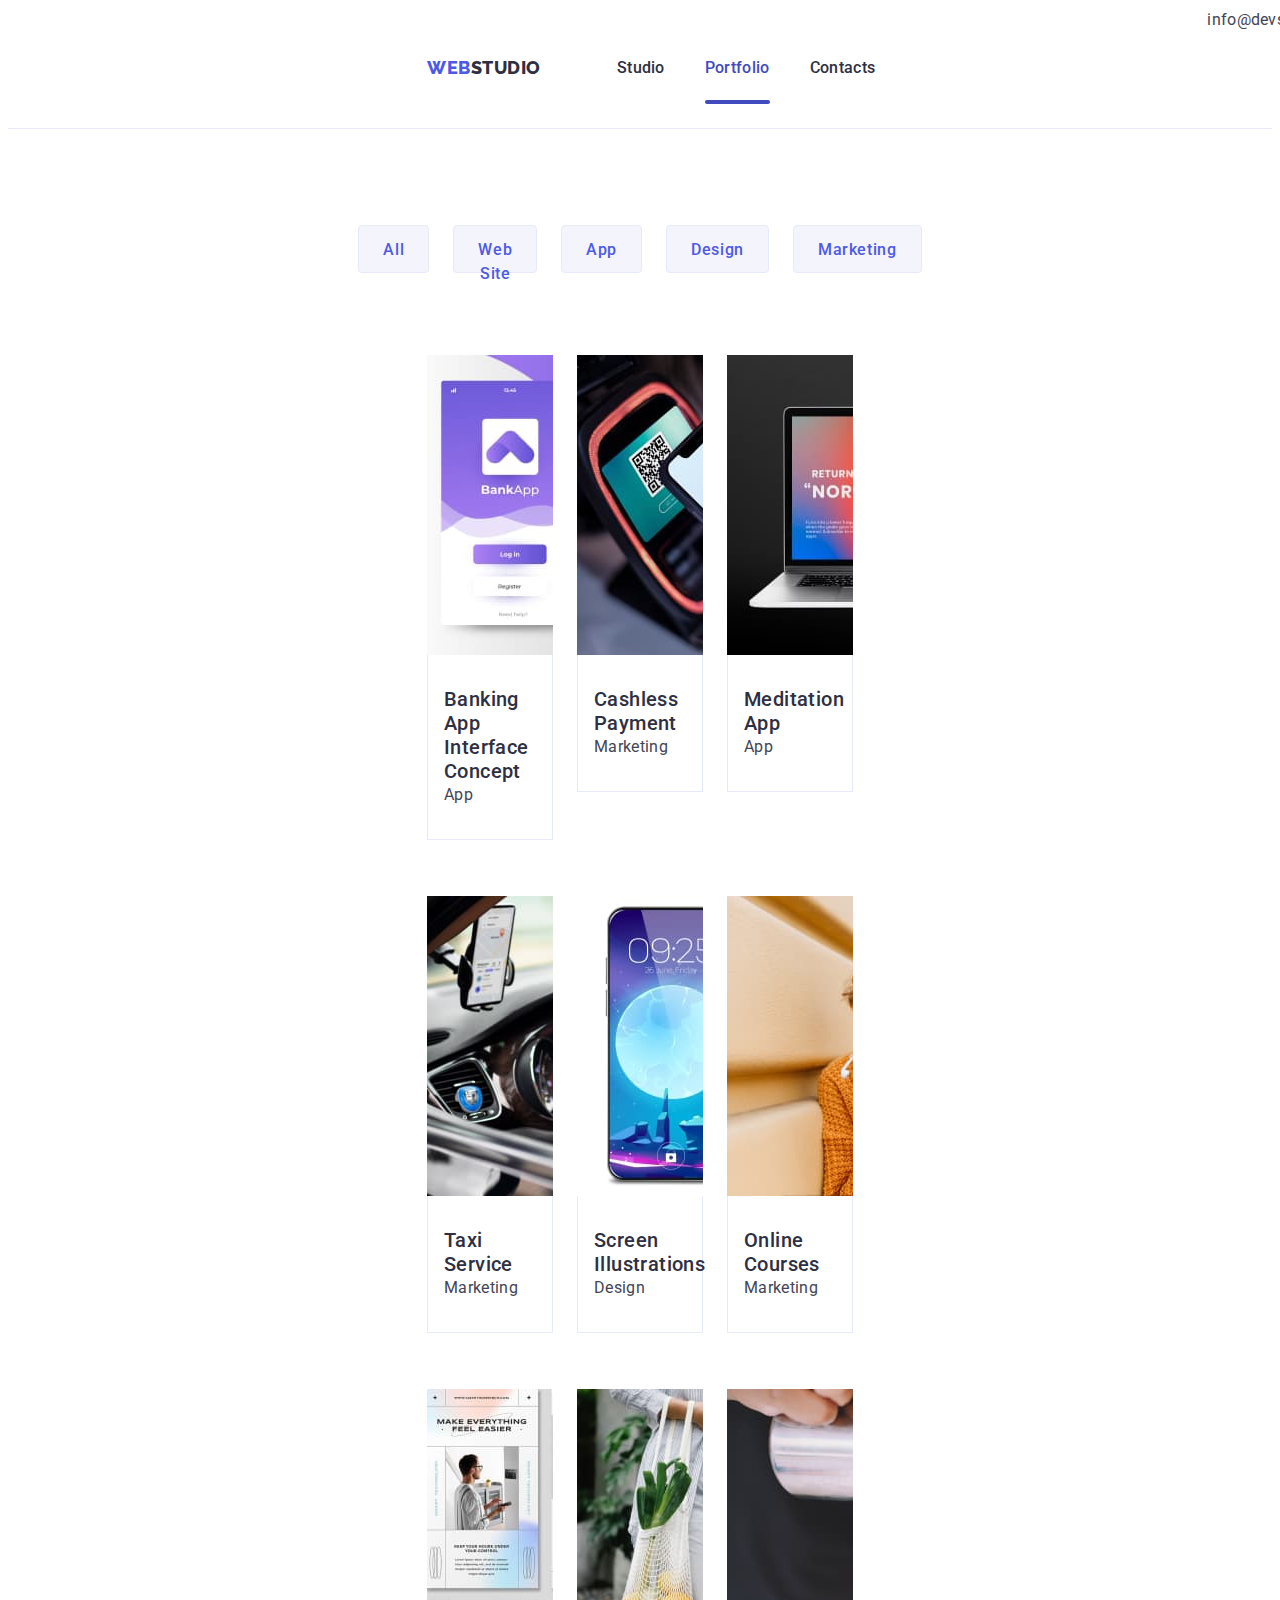
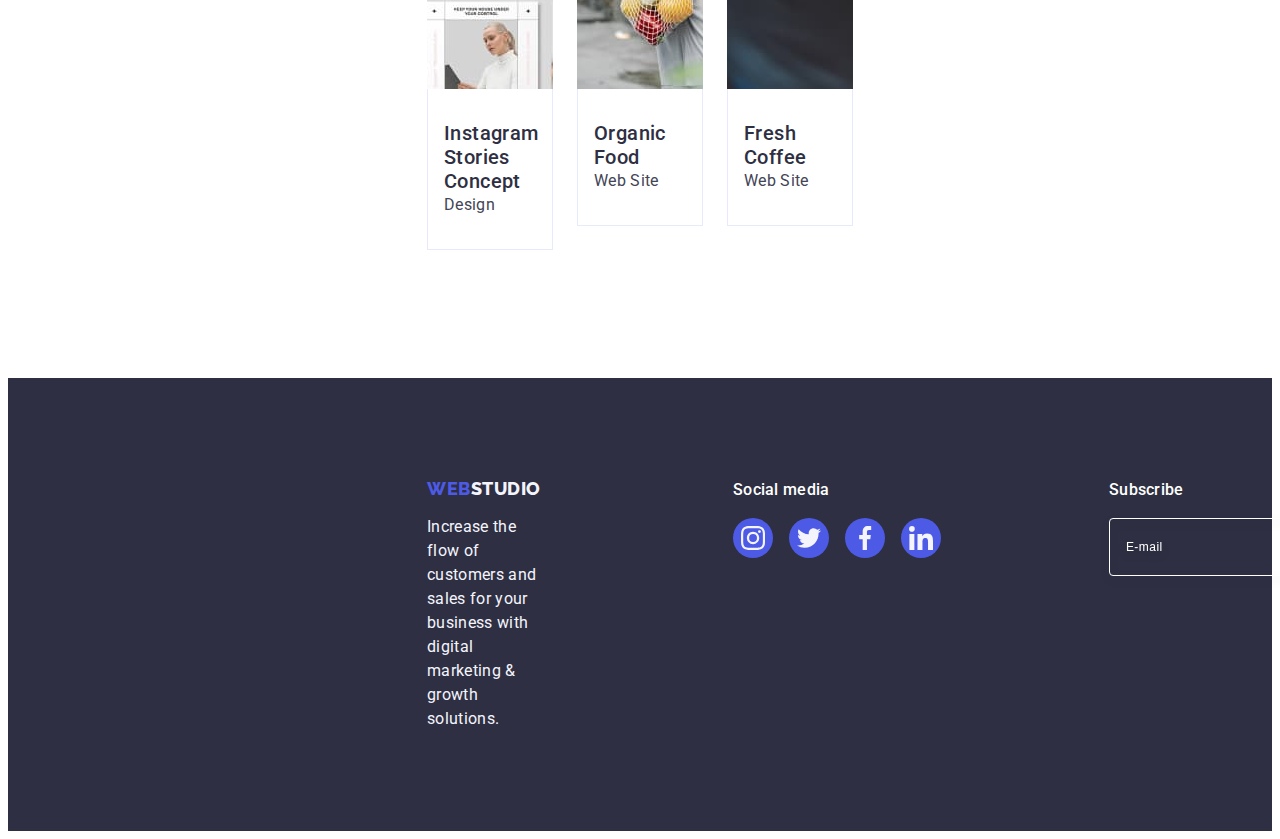
==== commit d98946e8: "finish" ====
--- a/portfolio.html
+++ b/portfolio.html
@@ -19,6 +19,7 @@
       referrerpolicy="no-referrer"
     />
     <link rel="stylesheet" href="./css/styles.css" />
+    <link rel="stylesheet" href="./css/media.css" />
   </head>
   <body>
     <header class="header-portfolio">
@@ -55,99 +56,6 @@
             </li>
           </ul>
         </address>
-        <button class="menu-open-btn" type="button" data-menu-open>
-          <svg class="menu-open-icon" width="32" height="22">
-            <use href="./images/icons.svg#icon-antenna"></use>
-          </svg>
-        </button>
-      </div>
-      <div class="mob-menu is-hidden" data-menu>
-        <div>
-          <button class="menu-close-btn" type="button" data-menu-close>
-            <svg class="menu-close-icon" width="8" height="8">
-              <use href="./images/icons.svg#icon-close-black"></use>
-            </svg>
-          </button>
-          <nav class="mob-page-nav">
-            <ul class="mob-menu-list list">
-              <li class="mob-menu-item">
-                <a class="mob-menu-link link" href="./index.html">Studio</a>
-              </li>
-              <li class="mob-menu-item">
-                <a class="mob-menu-link link" href="./portfolio.html"
-                  >Portfolio</a
-                >
-              </li>
-              <li class="mob-menu-item">
-                <a class="mob-menu-link link" href="">Contacts</a>
-              </li>
-            </ul>
-          </nav>
-        </div>
-        <div>
-          <address class="mob-address">
-            <ul class="mob-address-list list">
-              <li class="mob-address-item">
-                <a class="mob-address-link tell link" href="tel:+110001111111"
-                  >+11 (000) 111-11-11</a
-                >
-              </li>
-              <li class="mob-address-item">
-                <a
-                  class="mob-address-link mail link"
-                  href="mailto:info@devstudio.com"
-                  >info@devstudio.com</a
-                >
-              </li>
-            </ul>
-          </address>
-          <ul class="mob-soc-list list">
-            <li class="footer-soc-item">
-              <a
-                href=""
-                class="footer-soc-link link"
-                target="_blank"
-                rel="noopener noreferrer"
-                ><svg class="soc-icons" width="24" height="24">
-                  <use href="./images/icons.svg#icon-instagram"></use>
-                </svg>
-              </a>
-            </li>
-            <li class="footer-soc-item">
-              <a
-                href=""
-                class="footer-soc-link link"
-                target="_blank"
-                rel="noopener noreferrer"
-                ><svg class="soc-icons" width="24" height="24">
-                  <use href="./images/icons.svg#icon-twitter"></use>
-                </svg>
-              </a>
-            </li>
-            <li class="footer-soc-item">
-              <a
-                href=""
-                class="footer-soc-link link"
-                target="_blank"
-                rel="noopener noreferrer"
-                ><svg class="soc-icons" width="24" height="24">
-                  <use href="./images/icons.svg#icon-facebook"></use>
-                </svg>
-              </a>
-            </li>
-            <li class="footer-soc-item">
-              <a
-                href=""
-                class="footer-soc-link link"
-                target="_blank"
-                rel="noopener noreferrer"
-                ><svg class="soc-icons" width="24" height="24">
-                  <use href="./images/icons.svg#icon-linkedin"></use>
-                </svg>
-              </a>
-            </li>
-          </ul>
-        </div>
       </div>
     </header>
     <main>
--- a/css/media.css
+++ b/css/media.css
@@ -0,0 +1,1095 @@
+@media screen and (min-width: 1158px) {
+    .container {
+        width: 1158px;
+        padding-left: 15px;
+        padding-right: 15px;
+        margin: 0 auto;
+    }
+
+    /* INDEX */
+
+    /* HEADER */
+
+    .header-index {
+        border-bottom: 1px solid #e7e9fc;
+        box-shadow: 0px 2px 1px rgba(46, 47, 66, 0.08),
+            0px 1px 1px rgba(46, 47, 66, 0.16),
+            0px 1px 6px rgba(46, 47, 66, 0.08);
+    }
+
+    .header-container {
+        display: flex;
+        align-items: center;
+        height: 72px;
+    }
+
+    .header-nav {
+        display: flex;
+        align-items: center;
+    }
+
+    .header-list {
+        display: flex;
+        gap: 40px;
+    }
+
+    .header-logo {
+        font-family: 'Raleway', sans-serif;
+        font-style: normal;
+        font-weight: 800;
+        font-size: 18px;
+        line-height: 1.17;
+        letter-spacing: 0.03em;
+        text-transform: uppercase;
+        color: var(--logo-color);
+        margin-right: 76px;
+    }
+
+    .header-logo-studio {
+        font-family: 'Raleway', sans-serif;
+        font-style: normal;
+        font-weight: 800;
+        font-size: 18px;
+        line-height: 1.17;
+        letter-spacing: 0.03em;
+        text-transform: uppercase;
+        color: var(--title-color);
+    }
+
+    .header-nav {
+        list-style: none;
+    }
+
+
+    .header-text {
+        font-weight: 500;
+        font-size: 16px;
+        line-height: 1.5;
+        letter-spacing: 0.02em;
+        color: var(--title-color);
+        padding: 24px 0 26px;
+        position: relative;
+        transition: color 250ms cubic-bezier(0.4, 0, 0.2, 1);
+    }
+
+    .header-text:hover,
+    .header-text:focus {
+        color: var(--about-color);
+    }
+
+
+    .header-text:hover::after {
+        content: "";
+        display: block;
+        position: absolute;
+        left: 0;
+        bottom: -1px;
+        width: 100%;
+        height: 4px;
+        border-radius: 2px;
+        background-color: #404BBF;
+    }
+
+    .emphasis {
+        color: var(--about-color);
+        position: relative;
+    }
+
+    .header-text.emphasis::after {
+        content: "";
+        display: block;
+        position: absolute;
+        left: 0;
+        bottom: -1px;
+        width: 100%;
+        height: 4px;
+        border-radius: 2px;
+        background-color: #404BBF;
+    }
+
+    .menu-open-button {
+        display: none;
+    }
+
+    /* ADDRESS */
+
+    .header-address-list {
+        display: flex;
+        align-items: center;
+        gap: 40px;
+    }
+
+    .header-address {
+        font-style: normal;
+        margin-left: auto;
+    }
+
+    .header-address-link {
+        font-size: 16px;
+        line-height: 1.5;
+        letter-spacing: 0.02em;
+        color: var(--iten-color);
+        transition: color 250ms cubic-bezier(0.4, 0, 0.2, 1);
+    }
+
+    .header-address-link:hover,
+    .header-address-link:focus {
+        color: var(--about-color);
+    }
+
+    /* BUTTON */
+
+    .main-section-button {
+        padding: 188px 0 188px;
+        background-image: linear-gradient(rgba(46, 47, 66, 0.7), rgba(46, 47, 66, 0.7)), url(../images/people-office.jpg);
+        background-repeat: no-repeat;
+        background-position: center;
+        background-size: cover;
+        max-width: 1440px;
+        margin: 0 auto;
+    }
+
+    .main-section-button {
+        background-color: var(--title-color);
+    }
+
+    .section-button {
+        width: 169px;
+        height: 56px;
+        font-family: 'Roboto', sans-serif;
+        font-style: normal;
+        font-weight: 500;
+        font-size: 16px;
+        line-height: 1.5;
+        letter-spacing: 0.04em;
+        color: var(--hero-color);
+        cursor: pointer;
+        background-color: var(--logo-color);
+        border-radius: 4px;
+        min-width: 169px;
+        display: block;
+        border: none;
+        margin-left: auto;
+        margin-right: auto;
+        transition: background-color 250ms cubic-bezier(0.4, 0, 0.2, 1);
+    }
+
+    .section-button:hover,
+    .section-button:focus {
+        background-color: var(--about-color);
+    }
+
+    .section-button-text {
+        font-weight: 700;
+        font-size: 56px;
+        line-height: 1.07;
+        text-align: center;
+        letter-spacing: 0.02em;
+        color: var(--hero-color);
+        max-width: 496px;
+        margin-bottom: 48px;
+        margin-right: auto;
+        margin-left: auto;
+    }
+
+    /* INTERMEDIA */
+
+    .visually-hidden {
+        position: absolute;
+        width: 1px;
+        height: 1px;
+        margin: -1px;
+        border: 0;
+        padding: 0;
+        white-space: nowrap;
+        clip-path: inset(100%);
+        clip: rect(0 0 0 0);
+        overflow: hidden;
+    }
+
+    .section-intermedia {
+        padding: 120px 0 120px;
+    }
+
+    .intermedia-list {
+        display: flex;
+        gap: 24px;
+    }
+
+    .intermedia-item {
+        width: calc((100% - 72px) / 4);
+        margin: 0;
+        padding: 0;
+    }
+
+    .intermedia-svg-container {
+        display: flex;
+        align-items: center;
+        justify-content: center;
+        height: 112px;
+        width: 264px;
+        background-color: #f4f4fd;
+        border-radius: 4px;
+        margin-bottom: 8px;
+    }
+
+
+    .intermedia-name {
+        font-weight: 500;
+        font-size: 20px;
+        line-height: 1.2;
+        letter-spacing: 0.02em;
+        margin-bottom: 8px;
+        color: var(--title-color);
+    }
+
+    .intermedia-text {
+        font-size: 16px;
+        line-height: 1.5;
+        letter-spacing: 0.02em;
+        color: var(--iten-color);
+    }
+
+    /* HOVER */
+
+    .hover-img {
+        display: block;
+    }
+
+    .section-hover {
+        padding-bottom: 120px;
+    }
+
+    .hover-containe {
+        display: flex;
+        align-items: center;
+
+    }
+
+    .hover-list {
+        display: flex;
+        align-items: center;
+        gap: 24px;
+    }
+
+    .hover {
+        font-weight: 700;
+        font-size: 36px;
+        line-height: 1.11;
+        letter-spacing: 0.02em;
+        text-transform: capitalize;
+        color: var(--title-color);
+        text-align: center;
+    }
+
+    /* TEAM */
+
+
+    .section-team>.container {
+        background-color: var(--footer-text-color);
+        max-width: 1158px;
+    }
+
+    .team-img {
+        display: block;
+    }
+
+    .team-text-container {
+        padding: 32px 16px;
+    }
+
+    .team-item {
+        background-color: var(--hero-color);
+        border-radius: 0px 0px 4px 4px;
+        box-shadow: 0px 1px 6px rgba(46, 47, 66, 0.08), 0px 1px 1px rgba(46, 47, 66, 0.16), 0px 2px 1px rgba(46, 47, 66, 0.08);
+    }
+
+    .team-list {
+        display: flex;
+        gap: 24px;
+
+    }
+
+    .team {
+        font-weight: 700;
+        font-size: 36px;
+        line-height: 1.11;
+        letter-spacing: 0.02em;
+        text-transform: capitalize;
+        color: var(--title-color);
+        text-align: center;
+        margin-bottom: 72px;
+    }
+
+
+    .team-name {
+        font-weight: 500;
+        font-size: 20px;
+        line-height: 1.2;
+        letter-spacing: 0.02em;
+        color: var(--title-color);
+        text-align: center;
+        margin-bottom: 8px;
+    }
+
+    .team-text {
+        font-size: 16px;
+        line-height: 1.5;
+        letter-spacing: 0.02em;
+        text-align: center;
+        color: var(--iten-color)
+    }
+
+    .team-list-soc {
+        display: flex;
+        justify-content: center;
+        gap: 24px;
+    }
+
+    .team-item-soc {
+        width: 40px;
+        height: 40px;
+    }
+
+    .team-link-soc {
+        background-color: var(--logo-color);
+        border-radius: 50%;
+        width: 100%;
+        height: 100%;
+        display: flex;
+        align-items: center;
+        justify-content: center;
+        margin-top: 8px;
+        transition: background-color 250ms cubic-bezier(0.4, 0, 0.2, 1);
+    }
+
+    .team-link-soc:hover,
+    .team-link-soc:focus {
+        background-color: var(--about-color);
+    }
+
+    .team-soc-icon {
+        fill: #F4F4FD;
+    }
+
+    /* CUSTOMERS */
+
+    .section-customers {
+        padding-top: 120px;
+        padding-bottom: 120px;
+    }
+
+
+    .customers {
+        font-style: normal;
+        font-weight: 700;
+        font-size: 36px;
+        line-height: 1.11;
+        letter-spacing: 0.02em;
+        text-align: center;
+        text-transform: capitalize;
+        color: #2e2f42;
+        margin-bottom: 72px;
+    }
+
+    .customers-list {
+        display: flex;
+        align-items: center;
+        gap: 24px;
+        flex-wrap: nowrap;
+    }
+
+    .customers-link {
+        border: 1px solid #8e8f99;
+        border-radius: 4px;
+        width: 168px;
+        height: 88px;
+        display: flex;
+        align-items: center;
+        justify-content: center;
+        color: #8e8f99;
+        transition: border-color 250ms cubic-bezier(0.4, 0, 0.2, 1), color 250ms cubic-bezier(0.4, 0, 0.2, 1);
+    }
+
+    .customers-link:hover,
+    .customers-link:focus {
+        border-color: #404BBF;
+        color: var(--about-color);
+    }
+
+    .customers-soc-icon {
+        fill: currentColor;
+    }
+
+    .customers-soc-icon:hover,
+    .customers-soc-icon:focus {
+        fill: #404BBF;
+    }
+
+    /* FOOTER */
+
+    .footer-container {
+        display: flex;
+        align-items: baseline;
+        flex-direction: inherit;
+    }
+
+
+    .index-footer {
+        background-color: var(--title-color);
+        padding: 100px 0;
+    }
+
+    .footer-logo {
+        font-family: 'Raleway', sans-serif;
+        font-weight: 800;
+        font-size: 18px;
+        line-height: 1.17;
+        letter-spacing: 0.03em;
+        text-transform: uppercase;
+        color: var(--logo-color);
+        display: inline-block;
+        margin-bottom: 16px;
+    }
+
+    .footer-logo-studio {
+        font-family: 'Raleway', sans-serif;
+        font-style: normal;
+        font-weight: 800;
+        font-size: 18px;
+        line-height: 1.17;
+        letter-spacing: 0.03em;
+        text-transform: uppercase;
+        color: var(--footer-text-color);
+    }
+
+    .footer-text {
+        font-size: 16px;
+        line-height: 1.5;
+        letter-spacing: 0.02em;
+        color: var(--footer-text-color);
+        max-width: 264px;
+    }
+
+    /* SOCIAL-MEDIA */
+
+    .social-media {
+        font-weight: 500;
+        font-size: 16px;
+        line-height: 1.5;
+        letter-spacing: 0.02em;
+        color: #FFFFFF;
+        margin-bottom: 16px;
+        text-align: start;
+    }
+
+    .social-media-list {
+        display: flex;
+        gap: 16px;
+    }
+
+    .social-media-item {
+        width: 40px;
+        height: 40px;
+    }
+
+    .social-media-link {
+        background-color: var(--logo-color);
+        border-radius: 50%;
+        width: 100%;
+        height: 100%;
+        display: flex;
+        align-items: center;
+        justify-content: center;
+        transition: background-color 250ms cubic-bezier(0.4, 0, 0.2, 1);
+    }
+
+    .social-media-link:hover,
+    .social-media-link:focus {
+        background-color: #31D0AA;
+    }
+
+    .soc-media-icon {
+        fill: #F4F4FD;
+    }
+
+    .footer-form-container {
+        margin-bottom: 16px;
+        font-weight: 500;
+        font-size: 16px;
+        line-height: 1.5;
+        letter-spacing: 0.02em;
+        color: #ffffff;
+    }
+
+    .footer-form {
+        display: flex;
+        margin-top: 16px;
+        gap: 24px;
+    }
+
+    .footer-form-text {
+        margin-bottom: 16px;
+        text-align: start;
+    }
+
+    .footer-input {
+        width: 264px;
+        height: 40px;
+        border: 1px solid #ffffff;
+        background-color: transparent;
+        font-size: 12px;
+        line-height: 1.5;
+        letter-spacing: 0.04em;
+        padding-left: 16px;
+        filter: drop-shadow(0px 4px 4px rgba(0, 0, 0, 0.15));
+        border-radius: 4px;
+        color: #ffffff;
+    }
+
+    .footer-input::placeholder {
+        color: #ffffff;
+    }
+
+    .button-submit {
+        min-width: 165px;
+        height: 40px;
+        display: flex;
+        justify-content: center;
+        align-items: center;
+        font-family: "Roboto", sans-serif;
+        font-size: 16px;
+        font-weight: 500;
+        line-height: 1.5;
+        letter-spacing: 0.04em;
+        color: #ffffff;
+        cursor: pointer;
+        background-color: #4D5AE5;
+        border: none;
+        border-radius: 4px;
+        margin-top: 0;
+    }
+
+    .submit-icon {
+        margin-left: 16px;
+        fill: #FFFFFF;
+    }
+
+    /* BACKDROP */
+
+    .backdrop {
+        position: fixed;
+        width: 100%;
+        height: 100%;
+        background-color: rgba(46, 47, 66, 0.4);
+        top: 0;
+        transition: opacity 250ms cubic-bezier(0.4, 0, 0.2, 1),
+            visibility 250ms cubic-bezier(0.4, 0, 0.2, 1);
+    }
+
+    .modal {
+        padding: 0 24px 0 24px;
+        position: absolute;
+        top: 50%;
+        left: 50%;
+        transform: translate(-50%, -50%) scale(1);
+        transition: transform 250ms linear;
+        width: 408px;
+        min-height: 584px;
+        background: #FCFCFC;
+        box-shadow: 0px 1px 1px rgba(0, 0, 0, 0.14), 0px 1px 3px rgba(0, 0, 0, 0.12), 0px 2px 1px rgba(0, 0, 0, 0.2);
+        border-radius: 4px;
+        transition: transform 250ms cubic-bezier(0.4, 0, 0.2, 1);
+        padding: 72px 24px 24px 24px;
+    }
+
+    .backdrop.is-hidden .modal {
+        transform: translate(-50%, -50%) scaleY(0);
+    }
+
+    .modal-close-icon {
+        transition: fill 250ms cubic-bezier(0.4, 0, 0.2, 1);
+    }
+
+    .modal-close {
+        width: 24px;
+        height: 24px;
+        top: 24px;
+        right: 24px;
+        border-radius: 50%;
+        border: 1px solid rgba(0, 0, 0, 0.1);
+        justify-content: center;
+        align-items: center;
+        background-color: #E7E9FC;
+        position: absolute;
+        padding: 0;
+        cursor: pointer;
+        display: flex;
+        color: var(--title-color);
+        transition: background-color 250ms cubic-bezier(0.4, 0, 0.2, 1), border 250ms cubic-bezier(0.4, 0, 0.2, 1);
+    }
+
+    .modal-close:hover,
+    .modal-close:focus {
+        border: none;
+        background-color: #404BBF;
+        color: #FFFFFF;
+    }
+
+    .modal-close-icon {
+        fill: currentColor;
+    }
+
+    .modal-close-icon:hover,
+    .modal-close-icon:focus {
+        fill: #FFFFFF;
+    }
+
+    .is-hidden {
+        visibility: hidden;
+        opacity: 0;
+        pointer-events: none;
+    }
+
+    .modal-title {
+        color: var(--navyblue, #2E2F42);
+        text-align: center;
+        font-size: 16px;
+        font-weight: 500;
+        line-height: 1.5;
+        margin-bottom: 16px;
+        letter-spacing: 0.02em;
+    }
+
+    .modal-input {
+        width: 100%;
+        height: 40px;
+        border: 1px solid rgba(46, 47, 66, 0.4);
+        border-radius: 4px;
+        background-color: transparent;
+        padding-left: 38px;
+        outline: transparent;
+        transition: border-color 250ms cubic-bezier(0.4, 0, 0.2, 1);
+    }
+
+    .modal-input:hover,
+    .modal-input:focus {
+        border-color: #4D5AE5;
+    }
+
+    .modal-input:focus+.modal-icon {
+        fill: #4D5AE5;
+    }
+
+
+    .modal-icon {
+        fill: #2E2F42;
+        position: absolute;
+        left: 16px;
+        top: 50%;
+        transform: translateY(-50%);
+        transition: fill 250ms cubic-bezier(0.4, 0, 0.2, 1);
+    }
+
+    .modal-icon:hover,
+    .modal-icon:focus {
+        fill: #4D5AE5;
+    }
+
+    .label-container {
+        margin-bottom: 8px;
+    }
+
+    .user-label {
+        font-size: 12px;
+        line-height: 1.17;
+        letter-spacing: 0.04em;
+        color: #8e8f99;
+        display: block;
+        margin-bottom: 4px;
+
+    }
+
+    .input-container {
+        position: relative;
+    }
+
+    .comment-container {
+        margin-bottom: 16px;
+    }
+
+    .text-area {
+        width: 100%;
+        height: 120px;
+        font-size: 12px;
+        line-height: 1.17;
+        letter-spacing: 0.04em;
+        color: rgba(46, 47, 66, 0.4);
+        border-radius: 4px;
+        background-color: transparent;
+        padding: 8px 16px;
+        outline: transparent;
+        resize: none;
+        transition: border-color 250ms cubic-bezier(0.4, 0, 0.2, 1);
+        border: 1px solid rgba(46, 47, 66, 0.4);
+    }
+
+    .text-area:focus {
+        border-color: #4D5AE5;
+    }
+
+    .checkbox-container {
+        margin-bottom: 24px;
+    }
+
+
+    .checkbox-label {
+        font-size: 12px;
+        line-height: 1.17;
+        letter-spacing: 0.04em;
+        color: #8e8f99;
+    }
+
+    .label-span {
+        width: 16px;
+        height: 16px;
+        border: 1px solid rgba(46, 47, 66, 0.4);
+        border-radius: 2px;
+        transition: background-color 250ms cubic-bezier(0.4, 0, 0.2, 1),
+            border 250ms cubic-bezier(0.4, 0, 0.2, 1),
+            fill 250ms cubic-bezier(0.4, 0, 0.2, 1);
+        display: inline-flex;
+        align-items: center;
+        justify-content: center;
+        fill: transparent;
+
+    }
+
+
+    input:checked+label>span {
+        background-color: #404bbf;
+        border: none;
+        fill: #F4F4FD;
+    }
+
+    .checkbox-link {
+        color: #4D5AE5;
+    }
+
+    .modal-button {
+        width: 169px;
+        height: 56px;
+        font-family: 'Roboto', sans-serif;
+        font-style: normal;
+        font-weight: 500;
+        font-size: 16px;
+        line-height: 1.5;
+        letter-spacing: 0.04em;
+        color: var(--hero-color);
+        cursor: pointer;
+        background-color: var(--logo-color);
+        border-radius: 4px;
+        min-width: 169px;
+        display: block;
+        border: none;
+        margin-top: 24px;
+        margin-left: auto;
+        margin-right: auto;
+        transition: background-color 250ms cubic-bezier(0.4, 0, 0.2, 1);
+        box-shadow: 0px 4px 4px 0px rgba(0, 0, 0, 0.15);
+    }
+
+
+
+    /* PORTFOLIO */
+
+    /* HEADER */
+
+    .header-portfolio {
+        border-bottom: 1px solid #e7e9fc;
+    }
+
+    .prt-header-container {
+        display: flex;
+        align-items: center;
+        height: 72px;
+    }
+
+    .logo {
+        font-family: 'Raleway', sans-serif;
+        font-style: normal;
+        font-weight: 800;
+        font-size: 18px;
+        line-height: 1.17;
+        letter-spacing: 0.03em;
+        text-transform: uppercase;
+        color: var(--logo-color);
+        margin-right: 76px;
+    }
+
+    .logo-stodio {
+        font-family: 'Raleway', sans-serif;
+        font-style: normal;
+        font-weight: 800;
+        font-size: 18px;
+        line-height: 1.17;
+        letter-spacing: 0.03em;
+        text-transform: uppercase;
+        color: var(--title-color);
+    }
+
+    .nav {
+        display: flex;
+        align-items: center;
+    }
+
+    .nav-list {
+        display: flex;
+        gap: 40px;
+    }
+
+    .nav-text {
+        font-weight: 500;
+        font-size: 16px;
+        line-height: 1.5;
+        letter-spacing: 0.02em;
+        color: var(--title-color);
+        padding: 24px 0 26px;
+        position: relative;
+        transition: color 250ms cubic-bezier(0.4, 0, 0.2, 1);
+    }
+
+    .nav-text:hover,
+    .nav-text:focus {
+        color: var(--about-color);
+    }
+
+    .nav-text:hover:after {
+        content: "";
+        display: block;
+        position: absolute;
+        left: 0;
+        bottom: -1px;
+        width: 100%;
+        height: 4px;
+        border-radius: 2px;
+        background-color: #404BBF;
+    }
+
+    .emphasist {
+        color: var(--about-color);
+        position: relativ
+    }
+
+    .nav-text.emphasist::after {
+        content: "";
+        display: block;
+        position: absolute;
+        left: 0;
+        bottom: -1px;
+        width: 100%;
+        height: 4px;
+        border-radius: 2px;
+        background-color: #404BBF;
+    }
+
+    .address {
+        font-style: normal;
+        display: flex;
+    }
+
+    .address-list {
+        list-style: none;
+        display: flex;
+        gap: 40px;
+        margin-left: 332px;
+    }
+
+    .address-text {
+        font-size: 16px;
+        line-height: 1.5;
+        letter-spacing: 0.02em;
+        color: var(--iten-color);
+        transition: color 250ms cubic-bezier(0.4, 0, 0.2, 1);
+    }
+
+    .address-text:hover,
+    .address-text:focus {
+        color: var(--about-color);
+    }
+
+    /* FILTERS */
+
+    .visually-hidden {
+        position: absolute;
+        width: 1px;
+        height: 1px;
+        margin: -1px;
+        border: 0;
+        padding: 0;
+        white-space: nowrap;
+        clip-path: inset(100%);
+        clip: rect(0 0 0 0);
+        overflow: hidden;
+    }
+
+    .filters {
+        padding-top: 96px;
+        padding-bottom: 120px;
+    }
+
+    .filters-list {
+        display: flex;
+        gap: 24px;
+        justify-content: center;
+        margin-bottom: 72px;
+    }
+
+    .button {
+        min-width: 69px;
+        height: 48px;
+        font-family: 'Roboto', sans-serif;
+        font-style: normal;
+        font-weight: 500;
+        font-size: 16px;
+        line-height: 1.5;
+        letter-spacing: 0.04em;
+        color: var(--logo-color);
+        cursor: pointer;
+        background-color: var(--footer-text-color);
+        padding: 12px 24px;
+        border: 1px solid #e7e9fc;
+        border-radius: 4px;
+        transition: color 250ms cubic-bezier(0.4, 0, 0.2, 1),
+            background-color 250ms cubic-bezier(0.4, 0, 0.2, 1),
+            border-color 250ms cubic-bezier(0.4, 0, 0.2, 1),
+            box-shadow 250ms cubic-bezier(0.4, 0, 0.2, 1);
+    }
+
+    .button:hover,
+    .button:focus {
+        background-color: var(--about-color);
+        color: var(--hero-color);
+        border: 1px solid transparent;
+        box-shadow: 0px 3px 1px rgba(0, 0, 0, 0.1),
+            0px 2px 1px rgba(0, 0, 0, 0.08),
+            0px 2px 2px rgba(0, 0, 0, 0.12);
+    }
+
+    /* ROW */
+
+    .row-link {
+        width: calc((100%-48px)/3);
+        display: block;
+        transition: box-shadow 250ms cubic-bezier(0.4, 0, 0.2, 1);
+    }
+
+    .row-link:hover,
+    .row-link:focus {
+        box-shadow: 0px 1px 6px rgba(46, 47, 66, 0.08), 0px 1px 1px rgba(46, 47, 66, 0.16), 0px 2px 1px rgba(46, 47, 66, 0.08);
+    }
+
+    .row-img {
+        padding: 32px 16px;
+        border: 1px solid #e7e9fc;
+        border-top: none;
+        margin-bottom: 8px;
+    }
+
+    .row-cover-wrap {
+        position: relative;
+        overflow: hidden;
+    }
+
+    .row-cover-text {
+        position: absolute;
+        top: 0;
+        font-family: 'Roboto', sans-serif;
+        font-style: normal;
+        font-weight: 400;
+        font-size: 16px;
+        line-height: 1.5;
+        letter-spacing: 0.02em;
+        color: #F4F4FD;
+        background-color: #4D5AE5;
+        padding: 40px 32px;
+        transform: translateY(100%);
+        transition: transform 250ms cubic-bezier(0.4, 0, 0.2, 1);
+        height: 100%;
+        width: 100%;
+    }
+
+    .row-link:hover .row-cover-text {
+        transform: translateY(0);
+    }
+
+    .row-link:focus .row-cover-text {
+        transform: translateY(0);
+    }
+
+    .img-portfolio {
+        display: block;
+    }
+
+
+    .row-list {
+        list-style: none;
+        display: flex;
+        flex-wrap: wrap;
+        column-gap: 24px;
+        row-gap: 48px;
+    }
+
+    .row-link {
+        text-decoration: none;
+    }
+
+    .row-name {
+        font-weight: 500;
+        font-size: 20px;
+        line-height: 1.2;
+        letter-spacing: 0.02em;
+        color: var(--title-color);
+    }
+
+    .row-text {
+        color: var(--iten-color);
+        font-size: 16px;
+        line-height: 1.5;
+        letter-spacing: 0.02em;
+    }
+
+    /* FOOTER */
+
+    .portfolio-footer {
+        background-color: var(--title-color);
+        padding: 100px 0;
+    }
+
+    .portfolio-logo {
+        font-family: 'Raleway', sans-serif;
+        font-style: normal;
+        font-weight: 800;
+        font-size: 18px;
+        line-height: 1.17;
+        letter-spacing: 0.03em;
+        text-transform: uppercase;
+        color: var(--logo-color);
+        text-align: start;
+    }
+
+    .portfolio-logo-studio {
+        font-family: 'Raleway', sans-serif;
+        color: var(--footer-text-color);
+    }
+
+    .portfolio-footer-text {
+        font-size: 16px;
+        line-height: 1.5;
+        letter-spacing: 0.02em;
+        color: var(--footer-text-color);
+        max-width: 264px;
+        margin-top: 16px;
+    }
+
+}
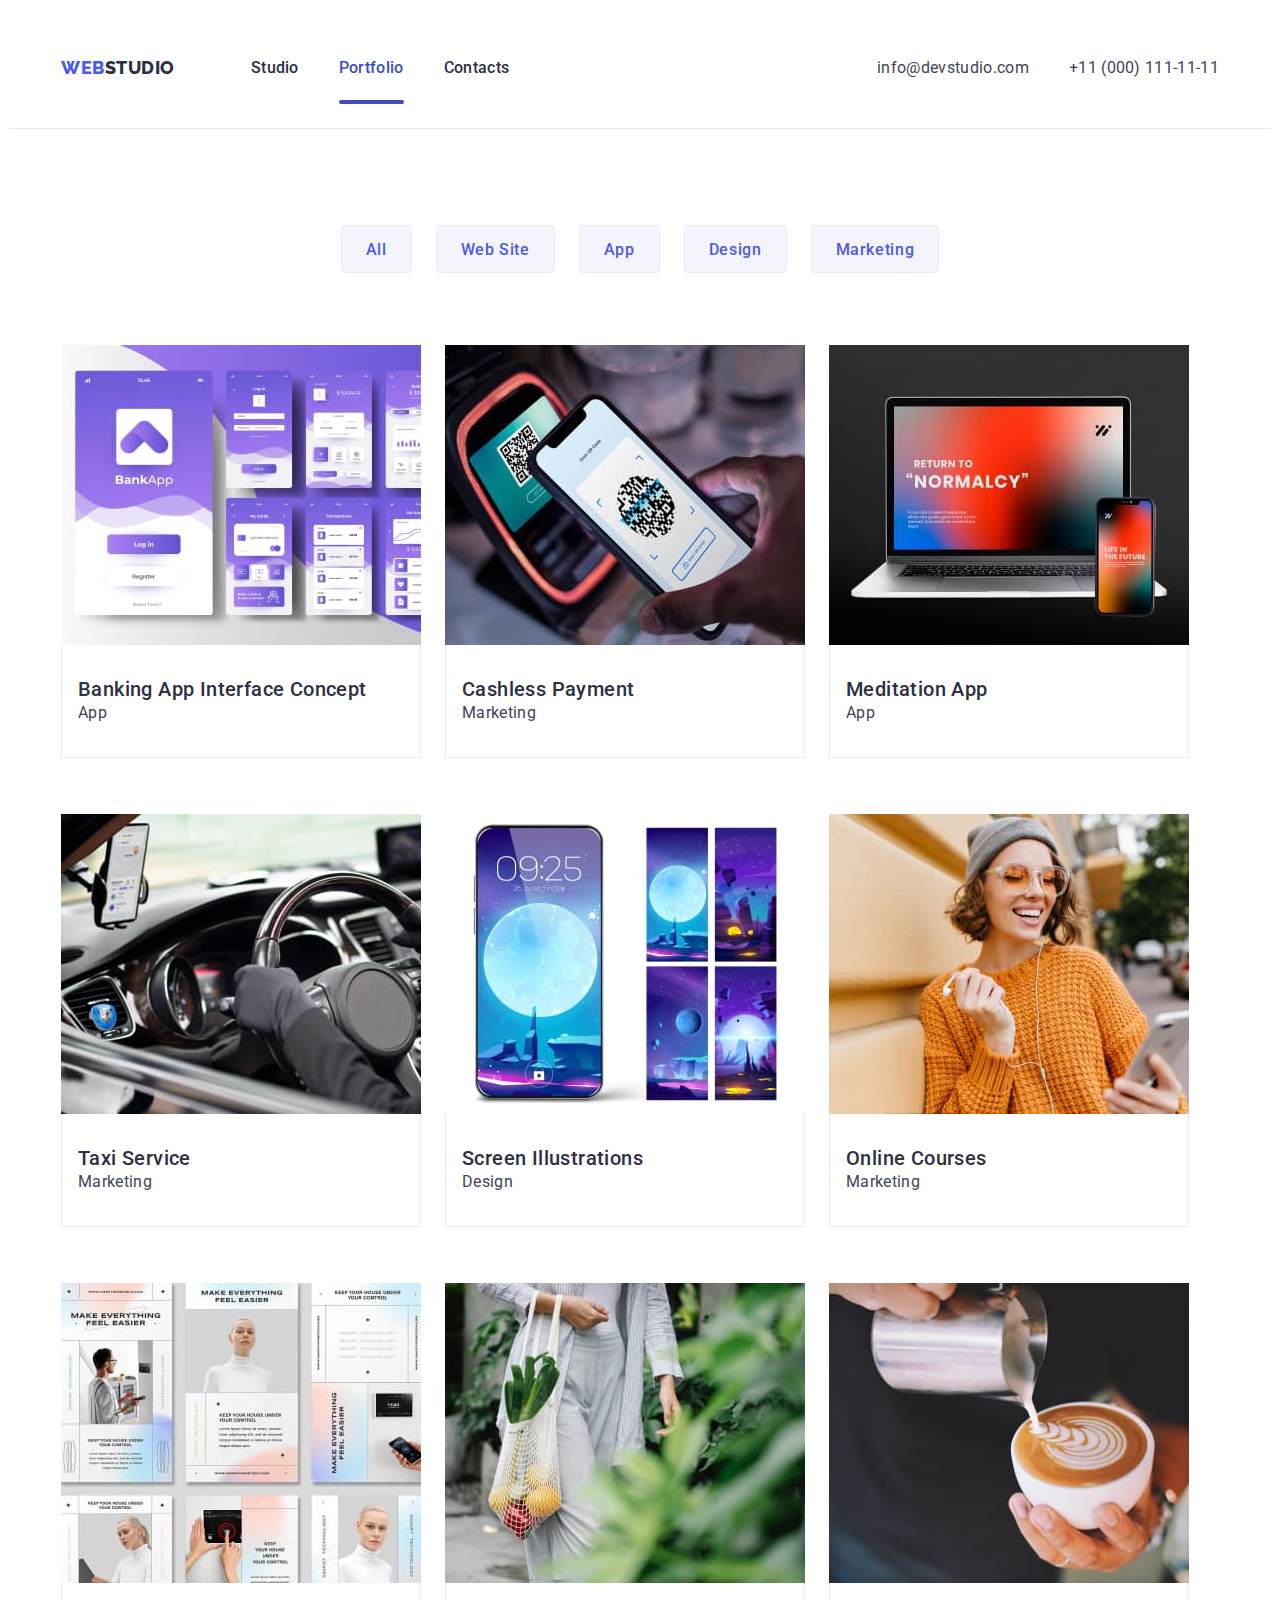
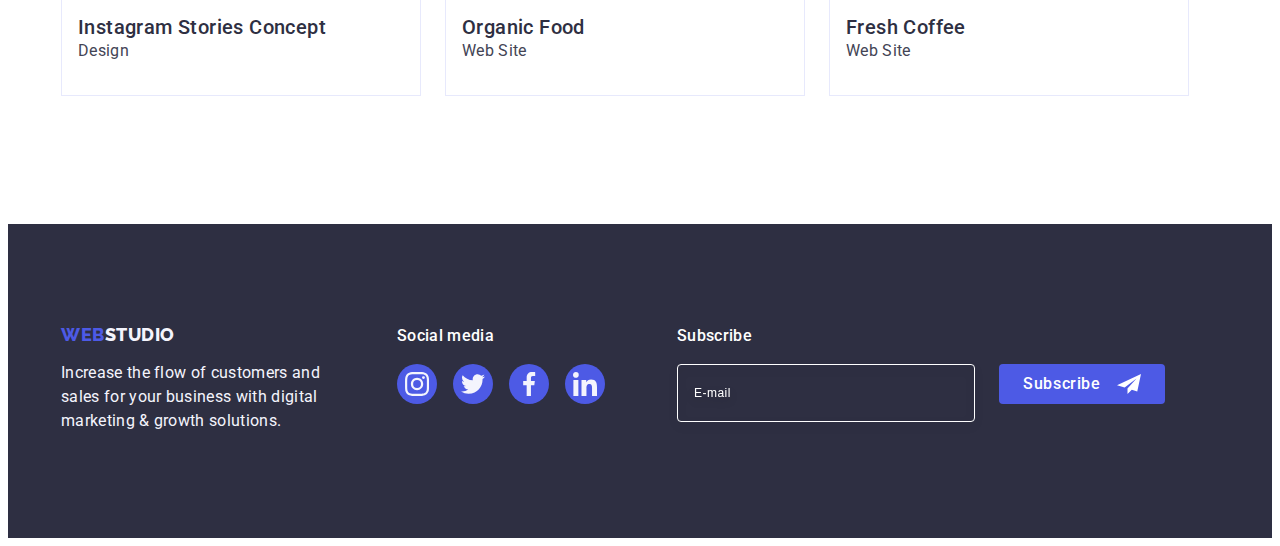
==== commit 9eb884ea: "finish" ====
--- a/portfolio.html
+++ b/portfolio.html
@@ -60,7 +60,7 @@
     </header>
     <main>
       <section class="filters">
-        <div class="container">
+        <div class="container filters-container">
           <h1 class="filters-hedden visually-hidden" hidden>filters</h1>
           <ul class="filters-list list">
             <li class="filters-item">
--- a/css/styles.css
+++ b/css/styles.css
@@ -38,11 +38,10 @@
 }
 
 .container {
-    max-width: 426px;
+    width: 426px;
     padding-left: 15px;
     padding-right: 15px;
-    margin-left: auto;
-    margin-right: auto;
+    margin: 0 auto;
 }
 
 /* INDEX */
@@ -83,7 +82,6 @@
     color: var(--logo-color);
     margin-right: 76px;
     display: block;
-    margin-right: 76px;
 }
 
 .header-logo-studio {
@@ -169,113 +167,6 @@
 .header-address-link:hover,
 .header-address-link:focus {
     color: var(--about-color);
-}
-
-/* MOB MENU */
-
-.menu-open-button {
-    cursor: pointer;
-    border: none;
-    min-width: 32px;
-    height: 22px;
-    padding: 0;
-    fill: #2e2f42;
-}
-
-.menu-open-icon {
-    stroke: #2e2f42;
-}
-
-.mob-menu {
-    position: fixed;
-    z-index: 1;
-    width: 100px;
-    height: 100px;
-    top: 0;
-    background-color: #fff;
-    padding: 24px 24px 40px 40px;
-    display: flex;
-    flex-direction: column;
-    justify-content: space-between;
-}
-
-
-.menu-close-button {
-    cursor: pointer;
-    width: 24px;
-    height: 24px;
-    padding: 0;
-    background: #e7e9fc;
-    opacity: 0.7;
-    border: 1px solid #8e8f99;
-    border-radius: 50%;
-    margin-left: auto;
-    margin-bottom: 32px;
-    display: flex;
-    align-items: center;
-    justify-content: center;
-}
-
-
-.mob-menu-item:not(:last-child) {
-    margin-bottom: 40px;
-}
-
-.mob-menu-link {
-    font-weight: 700;
-    font-size: 36px;
-    line-height: 1.11;
-    letter-spacing: 0.02em;
-    text-transform: capitalize;
-    color: var(--secondary-text-color);
-    transition: color var(--tra);
-}
-
-
-.active {
-    color: #404bbf;
-}
-
-.mob-address {
-    font-style: normal;
-    margin-bottom: 48px;
-}
-
-
-.mob-address-link {
-    letter-spacing: 0.02em;
-    color: #434455;
-    transition: color var(--tra);
-}
-
-.tell {
-    display: inline-block;
-    font-weight: 700;
-    font-size: 36px;
-    line-height: 1.11;
-    color: #4d5ae5;
-    margin-bottom: 40px;
-    text-transform: capitalize;
-    
-}
-
-.mail {
-    font-weight: 500;
-    font-size: 20px;
-    line-height: 1.2;
-}
-
-.mob-soc-list {
-    display: flex;
-    justify-content: start;
-    gap: calc((100% - 56px * 3) / 4);
-}
-
-.mob-address-link:hover,
-.mob-address-link:focus,
-.mob-menu-link:hover,
-.mob-menu-link:focus {
-    color: #404bbf;
 }
 
 /* BUTTON */
@@ -329,8 +220,9 @@
     letter-spacing: 0.02em;
     color: var(--hero-color);
     max-width: 320px;
+    margin-left: auto;
+    margin-right: auto;
     margin-bottom: 72px;
-    margin: 0 auto;
 }
 
 /* INTERMEDIA */
@@ -349,8 +241,7 @@
 }
 
 .section-intermedia {
-    padding-top: 96px;
-    padding-bottom: 96px;
+    padding: 96px 0;
 }
 
 .intermedia-list {
@@ -358,7 +249,6 @@
     flex-wrap: wrap;
     gap: 72px;
 }
-
 
 .intermedia-svg-container {
     display: none;
@@ -377,7 +267,6 @@
     font-size: 36px;
     line-height: 1.11;
     letter-spacing: 0.02em;
-    text-align: center;
     margin-bottom: 8px;
     color: var(--title-color);
 }
@@ -394,14 +283,6 @@
 
 .section-hover {
     display: none;
-}
-
-.hover-img {
-    display: block;
-}
-
-.section-hover {
-    padding-bottom: 120px;
 }
 
 .hover-containe {
@@ -428,15 +309,14 @@
 
 /* TEAM */
 
-.section-team > .container {
+.section-team>.container {
     max-width: 294px;
 }
 
-
 .section-team {
+    min-width: 294px;
     background-color: var(--footer-text-color);
-    padding-top: 96px;
-    padding-bottom: 96px;
+    padding: 120px 0 120px;
 }
 
 .team-img {
@@ -539,7 +419,7 @@
     letter-spacing: 0.02em;
     text-align: center;
     text-transform: capitalize;
-    color:#2e2f42;
+    color: #2e2f42;
     margin-bottom: 72px;
 }
 
@@ -589,14 +469,9 @@
     gap: 72px;
 }
 
-.index-container {
-    margin-right: 120px;
-}
-
 .index-footer {
     background-color: var(--title-color);
-    padding-top: 96px;
-    padding-bottom: 96px;
+    padding: 96px 0;
 }
 
 .footer-logo {
@@ -630,9 +505,9 @@
     line-height: 1.5;
     letter-spacing: 0.02em;
     color: var(--footer-text-color);
-    width: 268px;
+    max-width: 268px;
+    margin-left: auto;
     margin-right: auto;
-    margin-left: auto;
 }
 
 /* SOCIAL-MEDIA */
@@ -679,23 +554,20 @@
 }
 
 .footer-form-container {
-    margin-bottom: 16px;
     font-weight: 500;
     font-size: 16px;
     line-height: 1.5;
     letter-spacing: 0.02em;
     color: #ffffff;
-    margin-left: 96px;
 }
 
 .footer-form {
-    display: flex;
-    margin-top: 16px;
     gap: 24px;
 }
 
 .footer-form-text {
     margin-bottom: 16px;
+    text-align: center;
 }
 
 .footer-input {
@@ -737,8 +609,8 @@
     border: none;
     border-radius: 4px;
     padding: 8px 24px;
+    margin-left: auto;
     margin-right: auto;
-    margin-left: auto;
     margin-top: 16px;
 }
 
@@ -766,7 +638,7 @@
     left: 50%;
     transform: translate(-50%, -50%) scale(1);
     transition: transform 250ms linear;
-    width: 408px;
+    width: 392px;
     min-height: 584px;
     background: #FCFCFC;
     box-shadow: 0px 1px 1px rgba(0, 0, 0, 0.14), 0px 1px 3px rgba(0, 0, 0, 0.12), 0px 2px 1px rgba(0, 0, 0, 0.2);
@@ -801,7 +673,7 @@
     transition: background-color 250ms cubic-bezier(0.4, 0, 0.2, 1), border 250ms cubic-bezier(0.4, 0, 0.2, 1);
 }
 
-.modal-close:hover, 
+.modal-close:hover,
 .modal-close:focus {
     border: none;
     background-color: #404BBF;
@@ -812,7 +684,7 @@
     fill: currentColor;
 }
 
-.modal-close-icon:hover, 
+.modal-close-icon:hover,
 .modal-close-icon:focus {
     fill: #FFFFFF;
 }
@@ -844,17 +716,18 @@
     transition: border-color 250ms cubic-bezier(0.4, 0, 0.2, 1);
 }
 
-.modal-input:hover, 
+.modal-input:hover,
 .modal-input:focus {
     border-color: #4D5AE5;
 }
 
-.modal-input:focus, .modal-icon {
+.modal-input:focus+.modal-icon {
     fill: #4D5AE5;
 }
 
 
 .modal-icon {
+    fill: #2E2F42;
     position: absolute;
     left: 16px;
     top: 50%;
@@ -862,7 +735,8 @@
     transition: fill 250ms cubic-bezier(0.4, 0, 0.2, 1);
 }
 
-.modal-icon:hover {
+.modal-icon:hover,
+.modal-icon:focus {
     fill: #4D5AE5;
 }
 
@@ -871,12 +745,12 @@
 }
 
 .user-label {
-   font-size: 12px;
-   line-height: 1.17;
-   letter-spacing: 0.04em;
-   color: #8e8f99; 
-   display: block;
-   margin-bottom: 4px;
+    font-size: 12px;
+    line-height: 1.17;
+    letter-spacing: 0.04em;
+    color: #8e8f99;
+    display: block;
+    margin-bottom: 4px;
 
 }
 
@@ -900,7 +774,7 @@
     padding: 8px 16px;
     outline: transparent;
     resize: none;
-    transition: border-color 250ms cubic-bezier(0.4, 0, 0.2, 1) ;
+    transition: border-color 250ms cubic-bezier(0.4, 0, 0.2, 1);
     border: 1px solid rgba(46, 47, 66, 0.4);
 }
 
@@ -926,8 +800,8 @@
     border: 1px solid rgba(46, 47, 66, 0.4);
     border-radius: 2px;
     transition: background-color 250ms cubic-bezier(0.4, 0, 0.2, 1),
-    border 250ms cubic-bezier(0.4, 0, 0.2, 1),
-    fill 250ms cubic-bezier(0.4, 0, 0.2, 1);
+        border 250ms cubic-bezier(0.4, 0, 0.2, 1),
+        fill 250ms cubic-bezier(0.4, 0, 0.2, 1);
     display: inline-flex;
     align-items: center;
     justify-content: center;
@@ -935,7 +809,8 @@
 
 }
 
-input:checked + label > span {
+
+input:checked+label>span {
     background-color: #404bbf;
     border: none;
     fill: #F4F4FD;
@@ -968,6 +843,8 @@
     box-shadow: 0px 4px 4px 0px rgba(0, 0, 0, 0.15);
 }
 
+
+
 /* PORTFOLIO */
 
 /* HEADER */
@@ -993,8 +870,6 @@
     text-transform: uppercase;
     color: var(--logo-color);
     margin-right: 76px;
-    display: block;
-    margin-right: 76px;
 }
 
 .logo-stodio {
@@ -1009,7 +884,8 @@
 }
 
 .nav {
-    list-style: none;
+    display: flex;
+    align-items: center;
 }
 
 .nav-list {
@@ -1063,7 +939,7 @@
 
 .address {
     font-style: normal;
-    margin-left: auto;
+    display: flex;
 }
 
 .address-list {
@@ -1099,15 +975,15 @@
 }
 
 .filters {
-    padding-top: 96px;
+    padding-top: 48px;
     padding-bottom: 120px;
 }
 
 .filters-list {
     display: flex;
     gap: 24px;
-    justify-content: center;
-    margin-bottom: 72px;
+    flex-wrap: wrap;
+    margin-bottom: 48px;
 }
 
 .button {
@@ -1126,9 +1002,9 @@
     border: 1px solid #e7e9fc;
     border-radius: 4px;
     transition: color 250ms cubic-bezier(0.4, 0, 0.2, 1),
-    background-color 250ms cubic-bezier(0.4, 0, 0.2, 1),
-    border-color 250ms cubic-bezier(0.4, 0, 0.2, 1),
-    box-shadow 250ms cubic-bezier(0.4, 0, 0.2, 1);
+        background-color 250ms cubic-bezier(0.4, 0, 0.2, 1),
+        border-color 250ms cubic-bezier(0.4, 0, 0.2, 1),
+        box-shadow 250ms cubic-bezier(0.4, 0, 0.2, 1);
 }
 
 .button:hover,
@@ -1141,7 +1017,6 @@
         0px 2px 2px rgba(0, 0, 0, 0.12);
 }
 
-
 /* ROW */
 
 .row-link {
@@ -1186,7 +1061,7 @@
 }
 
 .row-link:hover .row-cover-text {
-    transform: translateY(0); 
+    transform: translateY(0);
 }
 
 .row-link:focus .row-cover-text {
@@ -1195,17 +1070,18 @@
 
 .img-portfolio {
     display: block;
+    width: 100%;
 }
 
 
 .row-list {
     display: flex;
     flex-wrap: wrap;
-    gap: 48px 24px;
+    gap: 48px 0;
 }
 
 .row-item {
-    width: calc((100% - 2 * 24px) / 3);
+    width: 396px;
 }
 
 .row-link {
@@ -1229,10 +1105,6 @@
 
 /* FOOTER */
 
-.portfolio-footer-container {
-    margin-right: 120px;
-}
-
 .portfolio-footer {
     background-color: var(--title-color);
     padding: 100px 0;
@@ -1240,13 +1112,17 @@
 
 .portfolio-logo {
     font-family: 'Raleway', sans-serif;
-    font-style: normal;
     font-weight: 800;
     font-size: 18px;
     line-height: 1.17;
     letter-spacing: 0.03em;
     text-transform: uppercase;
     color: var(--logo-color);
+    display: block;
+    margin-bottom: 16px;
+    text-align: center;
+    margin-left: auto;
+    margin-right: auto;
 }
 
 .portfolio-logo-studio {
@@ -1259,8 +1135,113 @@
     line-height: 1.5;
     letter-spacing: 0.02em;
     color: var(--footer-text-color);
-    max-width: 264px;
-    margin-top: 16px;
-}
-
-
+    max-width: 268px;
+    margin-left: auto;
+    margin-right: auto;
+}
+
+/* MOBILE-MENU */
+
+.menu-open-button {
+    cursor: pointer;
+    border: none;
+    min-width: 32px;
+    height: 22px;
+    padding: 0;
+    fill: #2e2f42;
+}
+
+.menu-open-icon {
+    stroke: #2e2f42;
+}
+
+.mob-menu {
+    position: fixed;
+    width: 100%;
+    height: 100%;
+    top: 0;
+    background-color: #fff;
+    padding: 24px 24px 40px 40px;
+    display: flex;
+    flex-direction: column;
+    justify-content: space-between;
+}
+
+
+.menu-close-button {
+    cursor: pointer;
+    width: 24px;
+    height: 24px;
+    padding: 0;
+    background: #e7e9fc;
+    opacity: 0.7;
+    border: 1px solid #8e8f99;
+    border-radius: 50%;
+    margin-left: auto;
+    margin-bottom: 32px;
+    display: flex;
+    align-items: center;
+    justify-content: center;
+}
+
+
+.mob-menu-item:not(:last-child) {
+    margin-bottom: 40px;
+}
+
+.mob-menu-link {
+    font-weight: 700;
+    font-size: 36px;
+    line-height: 1.11;
+    letter-spacing: 0.02em;
+    text-transform: capitalize;
+    color: var(--secondary-text-color);
+    transition: color var(--tra);
+}
+
+
+.active {
+    color: #404bbf;
+}
+
+.mob-address {
+    font-style: normal;
+    margin-bottom: 48px;
+}
+
+
+.mob-address-link {
+    letter-spacing: 0.02em;
+    color: #434455;
+    transition: color var(--tra);
+}
+
+.tell {
+    display: inline-block;
+    font-weight: 700;
+    font-size: 36px;
+    line-height: 1.11;
+    color: #4d5ae5;
+    margin-bottom: 40px;
+    text-transform: capitalize;
+
+}
+
+.mail {
+    font-weight: 500;
+    font-size: 20px;
+    line-height: 1.2;
+}
+
+.mob-soc-list {
+    display: flex;
+    justify-content: start;
+    gap: calc((100% - 56px * 3) / 4);
+}
+
+.mob-address-link:hover,
+.mob-address-link:focus,
+.mob-menu-link:hover,
+.mob-menu-link:focus {
+    color: #404bbf;
+}--- a/css/media.css
+++ b/css/media.css
@@ -1031,6 +1031,9 @@
         display: block;
     }
 
+    .row-item {
+        max-width: 360px;
+    }
 
     .row-list {
         list-style: none;
@@ -1093,3 +1096,1139 @@
     }
 
 }
+
+@media (min-width: 768px) and (max-width: 1157px) {
+    .container {
+        width: 736px;
+        padding-left: 15px;
+        padding-right: 15px;
+
+    }
+
+    /* HEADER */
+
+    .header-index {
+        border-bottom: 1px solid #e7e9fc;
+        box-shadow: 0px 2px 1px rgba(46, 47, 66, 0.08),
+            0px 1px 1px rgba(46, 47, 66, 0.16),
+            0px 1px 6px rgba(46, 47, 66, 0.08);
+    }
+
+    .header-container {
+        display: flex;
+        justify-content: space-between;
+        padding-top: 16px;
+        padding-bottom: 16px;
+        padding-left: 0;
+        padding-right: 0;
+    }
+
+    .header-nav {
+        display: flex;
+        align-items: center;
+    }
+
+    .header-list {
+        display: flex;
+        gap: 40px;
+    }
+
+    .header-logo {
+        font-family: 'Raleway', sans-serif;
+        font-style: normal;
+        font-weight: 800;
+        font-size: 18px;
+        line-height: 1.17;
+        letter-spacing: 0.03em;
+        text-transform: uppercase;
+        color: var(--logo-color);
+        margin-right: 120px;
+        display: block;
+    }
+
+    .header-logo-studio {
+        font-family: 'Raleway', sans-serif;
+        font-style: normal;
+        font-weight: 800;
+        font-size: 18px;
+        line-height: 1.17;
+        letter-spacing: 0.03em;
+        text-transform: uppercase;
+        color: var(--title-color);
+    }
+
+    .header-nav {
+        list-style: none;
+    }
+
+
+    .header-text {
+        font-weight: 500;
+        font-size: 16px;
+        line-height: 1.5;
+        letter-spacing: 0.02em;
+        color: var(--title-color);
+        padding: 24px 0 26px;
+        position: relative;
+        transition: color 250ms cubic-bezier(0.4, 0, 0.2, 1);
+    }
+
+    .header-text:hover,
+    .header-text:focus {
+        color: var(--about-color);
+    }
+
+    .header-text:hover::after {
+        content: "";
+        display: block;
+        position: absolute;
+        left: 0;
+        bottom: -1px;
+        width: 100%;
+        height: 4px;
+        border-radius: 2px;
+        background-color: #404BBF;
+    }
+
+    .emphasis {
+        color: var(--about-color);
+        position: relative;
+    }
+
+    .header-text.emphasis::after {
+        content: "";
+        display: block;
+        position: absolute;
+        left: 0;
+        bottom: -1px;
+        width: 100%;
+        height: 4px;
+        border-radius: 2px;
+        background-color: #404BBF;
+    }
+
+    /* ADDRESS */
+
+    .header-address-list {
+        display: flex;
+        flex-wrap: wrap;
+        margin-left: 121px;
+    }
+
+    .header-address {
+        font-style: normal;
+        margin-left: auto;
+    }
+
+    .header-address-link {
+        font-size: 12px;
+        line-height: 1.5;
+        letter-spacing: 0.02em;
+        color: var(--iten-color);
+        transition: color 250ms cubic-bezier(0.4, 0, 0.2, 1);
+    }
+
+    .header-address-link:hover,
+    .header-address-link:focus {
+        color: var(--about-color);
+    }
+
+    .menu-open-button {
+        display: none;
+    }
+
+    /* BUTTON */
+
+    .main-section-button {
+        background-image: linear-gradient(rgba(46, 47, 66, 0.7), rgba(46, 47, 66, 0.7)), url(../images/people-office.jpg);
+        background-repeat: no-repeat;
+        background-position: center;
+        background-size: cover;
+        max-width: 766px;
+        margin: 0 auto;
+        padding-top: 112px;
+        padding-bottom: 112px;
+    }
+
+    .main-section-button {
+        background-color: var(--title-color);
+    }
+
+    .section-button {
+        width: 169px;
+        height: 56px;
+        font-family: 'Roboto', sans-serif;
+        font-style: normal;
+        font-weight: 500;
+        font-size: 16px;
+        line-height: 1.5;
+        letter-spacing: 0.04em;
+        color: var(--hero-color);
+        cursor: pointer;
+        background-color: var(--logo-color);
+        border-radius: 4px;
+        min-width: 169px;
+        display: block;
+        border: none;
+        margin-left: auto;
+        margin-right: auto;
+        transition: background-color 250ms cubic-bezier(0.4, 0, 0.2, 1);
+    }
+
+    .section-button:hover,
+    .section-button:focus {
+        background-color: var(--about-color);
+    }
+
+    .section-button-text {
+        font-weight: 700;
+        font-size: 56px;
+        line-height: 1.07;
+        text-align: center;
+        letter-spacing: 0.02em;
+        color: var(--hero-color);
+        max-width: 496px;
+        margin-left: auto;
+        margin-right: auto;
+        margin-bottom: 36px;
+    }
+
+    /* INTERMEDIA */
+
+    .intermedia-container {
+        width: 766px;
+    }
+
+    .visually-hidden {
+        position: absolute;
+        width: 1px;
+        height: 1px;
+        margin: -1px;
+        border: 0;
+        padding: 0;
+        white-space: nowrap;
+        clip-path: inset(100%);
+        clip: rect(0 0 0 0);
+        overflow: hidden;
+    }
+
+    .section-intermedia {
+        padding: 96px 0;
+    }
+
+    .intermedia-list {
+        display: flex;
+        gap: 72px 24px;
+    }
+
+    .intermedia-item {
+        width: calc((100% - 24px) / 2);
+        margin: 0;
+        padding: 0;
+    }
+
+    .intermedia-svg-container {
+        display: none;
+        align-items: center;
+        justify-content: center;
+        height: 112px;
+        width: 264px;
+        background-color: #f4f4fd;
+        border-radius: 4px;
+        margin-bottom: 8px;
+    }
+
+
+    .intermedia-name {
+        font-weight: 700;
+        font-size: 36px;
+        line-height: 1.11;
+        letter-spacing: 0.02em;
+        margin-bottom: 8px;
+        color: var(--title-color);
+    }
+
+    .intermedia-text {
+        font-weight: 500px;
+        font-size: 16px;
+        line-height: 1.5;
+        letter-spacing: 0.02em;
+        color: var(--iten-color);
+    }
+
+    /* HOVER */
+
+    .section-hover {
+        display: none;
+    }
+
+    .hover-containe {
+        display: flex;
+        align-items: center;
+
+    }
+
+    .hover-list {
+        display: flex;
+        align-items: center;
+        gap: 24px;
+    }
+
+    .hover {
+        font-weight: 700;
+        font-size: 36px;
+        line-height: 1.11;
+        letter-spacing: 0.02em;
+        text-transform: capitalize;
+        color: var(--title-color);
+        text-align: center;
+    }
+
+    /* TEAM */
+
+    .section-team>.container {
+        max-width: 582px;
+    }
+
+    .section-team {
+        min-width: 294px;
+        background-color: var(--footer-text-color);
+        padding: 120px 0 120px;
+    }
+
+    .team-img {
+        display: block;
+    }
+
+    .team-text-container {
+        padding: 32px 16px;
+    }
+
+    .team-item {
+        background-color: var(--hero-color);
+        border-radius: 0px 0px 4px 4px;
+        width: 264px;
+        box-shadow: 0px 1px 6px rgba(46, 47, 66, 0.08), 0px 1px 1px rgba(46, 47, 66, 0.16), 0px 2px 1px rgba(46, 47, 66, 0.08);
+    }
+
+    .team-list {
+        display: flex;
+        flex-wrap: wrap;
+        gap: 64px 24px;
+
+    }
+
+    .team {
+        font-weight: 700;
+        font-size: 36px;
+        line-height: 1.11;
+        letter-spacing: 0.02em;
+        text-transform: capitalize;
+        color: var(--title-color);
+        text-align: center;
+        margin-bottom: 72px;
+    }
+
+
+    .team-name {
+        font-weight: 500;
+        font-size: 20px;
+        line-height: 1.2;
+        letter-spacing: 0.02em;
+        color: var(--title-color);
+        text-align: center;
+        margin-bottom: 8px;
+    }
+
+    .team-text {
+        font-size: 16px;
+        line-height: 1.5;
+        letter-spacing: 0.02em;
+        text-align: center;
+        color: var(--iten-color)
+    }
+
+    .team-list-soc {
+        display: flex;
+        justify-content: center;
+        gap: 24px;
+    }
+
+    .team-item-soc {
+        width: 40px;
+        height: 40px;
+    }
+
+    .team-link-soc {
+        background-color: var(--logo-color);
+        border-radius: 50%;
+        width: 100%;
+        height: 100%;
+        display: flex;
+        align-items: center;
+        justify-content: center;
+        margin-top: 8px;
+        transition: background-color 250ms cubic-bezier(0.4, 0, 0.2, 1);
+    }
+
+    .team-link-soc:hover,
+    .team-link-soc:focus {
+        background-color: var(--about-color);
+    }
+
+    .team-soc-icon {
+        fill: #F4F4FD;
+    }
+
+    /* CUSTOMERS */
+
+    .container-cusromers {
+        max-width: 552px;
+    }
+
+    .section-customers {
+        padding-top: 96px;
+        padding-bottom: 96px;
+    }
+
+
+    .customers {
+        font-style: normal;
+        font-weight: 700;
+        font-size: 36px;
+        line-height: 1.11;
+        letter-spacing: 0.02em;
+        text-align: center;
+        text-transform: capitalize;
+        color: #2e2f42;
+        margin-bottom: 72px;
+    }
+
+    .customers-list {
+        display: flex;
+        flex-wrap: wrap;
+        gap: 72px 24px;
+    }
+
+    .customers-item {
+        width: calc((100% - 24px * 2) / 3);
+        height: 88px;
+    }
+
+    .customers-link {
+        border: 1px solid #8e8f99;
+        border-radius: 4px;
+        width: 100%;
+        height: 100%;
+        display: flex;
+        align-items: center;
+        justify-content: center;
+        color: #8e8f99;
+        transition: border-color 250ms cubic-bezier(0.4, 0, 0.2, 1), color 250ms cubic-bezier(0.4, 0, 0.2, 1);
+    }
+
+    .customers-link:hover,
+    .customers-link:focus {
+        border-color: #404BBF;
+        color: var(--about-color);
+    }
+
+    .customers-soc-icon {
+        fill: currentColor;
+    }
+
+    .customers-soc-icon:hover,
+    .customers-soc-icon:focus {
+        fill: #404BBF;
+    }
+
+    /* FOOTER */
+
+    .footer-container {
+        display: flex;
+        flex-direction: inherit;
+        gap: 72px 24px;
+        align-items: baseline;
+
+    }
+
+    .index-footer {
+        background-color: var(--title-color);
+        padding: 96px 0;
+    }
+
+    .footer-logo {
+        font-family: 'Raleway', sans-serif;
+        font-weight: 800;
+        font-size: 18px;
+        line-height: 1.17;
+        letter-spacing: 0.03em;
+        text-transform: uppercase;
+        color: var(--logo-color);
+        display: block;
+        margin-bottom: 16px;
+        text-align: center;
+        margin-left: auto;
+        margin-right: auto;
+    }
+
+    .footer-logo-studio {
+        font-family: 'Raleway', sans-serif;
+        font-style: normal;
+        font-weight: 800;
+        font-size: 18px;
+        line-height: 1.17;
+        letter-spacing: 0.03em;
+        text-transform: uppercase;
+        color: var(--footer-text-color);
+    }
+
+    .footer-text {
+        font-size: 16px;
+        line-height: 1.5;
+        letter-spacing: 0.02em;
+        color: var(--footer-text-color);
+        max-width: 268px;
+        margin-left: auto;
+        margin-right: auto;
+    }
+
+    /* SOCIAL-MEDIA */
+
+    .social-media {
+        font-weight: 500;
+        font-size: 16px;
+        line-height: 1.5;
+        letter-spacing: 0.02em;
+        color: #FFFFFF;
+        margin-bottom: 16px;
+        text-align: center;
+    }
+
+    .social-media-list {
+        display: flex;
+        justify-content: center;
+        gap: 16px;
+    }
+
+    .social-media-item {
+        width: 40px;
+        height: 40px;
+    }
+
+    .social-media-link {
+        background-color: var(--logo-color);
+        border-radius: 50%;
+        width: 100%;
+        height: 100%;
+        display: flex;
+        align-items: center;
+        justify-content: center;
+        transition: background-color 250ms cubic-bezier(0.4, 0, 0.2, 1);
+    }
+
+    .social-media-link:hover,
+    .social-media-link:focus {
+        background-color: #31D0AA;
+    }
+
+    .soc-media-icon {
+        fill: #F4F4FD;
+    }
+
+    .footer-form-container {
+        font-weight: 500;
+        font-size: 16px;
+        line-height: 1.5;
+        letter-spacing: 0.02em;
+        color: #ffffff;
+    }
+
+    .footer-form {
+        gap: 24px;
+    }
+
+    .footer-form-text {
+        margin-bottom: 16px;
+        text-align: center;
+    }
+
+    .footer-input {
+        width: 100%;
+        height: 40px;
+        border: 1px solid #ffffff;
+        background-color: transparent;
+        font-size: 12px;
+        line-height: 1.5;
+        letter-spacing: 0.04em;
+        padding-left: 16px;
+        filter: drop-shadow(0px 4px 4px rgba(0, 0, 0, 0.15));
+        border-radius: 4px;
+        color: #ffffff;
+        outline: transparent;
+        padding: 8px 16px;
+    }
+
+    .footer-input::placeholder {
+        color: #ffffff;
+        font-size: 12px;
+        letter-spacing: 0.04em;
+    }
+
+    .button-submit {
+        min-width: 165px;
+        height: 40px;
+        display: flex;
+        justify-content: center;
+        align-items: center;
+        font-family: "Roboto", sans-serif;
+        font-size: 16px;
+        font-weight: 500;
+        line-height: 1.5;
+        letter-spacing: 0.04em;
+        color: #ffffff;
+        cursor: pointer;
+        background-color: #4D5AE5;
+        border: none;
+        border-radius: 4px;
+        padding: 8px 24px;
+        margin-left: auto;
+        margin-right: auto;
+        margin-top: 16px;
+    }
+
+    .submit-icon {
+        margin-left: 16px;
+        fill: #FFFFFF;
+    }
+
+    /* BACKDROP */
+
+    .backdrop {
+        position: fixed;
+        width: 100%;
+        height: 100%;
+        background-color: rgba(46, 47, 66, 0.4);
+        top: 0;
+        transition: opacity 250ms cubic-bezier(0.4, 0, 0.2, 1),
+            visibility 250ms cubic-bezier(0.4, 0, 0.2, 1);
+    }
+
+    .modal {
+        padding: 0 24px 0 24px;
+        position: absolute;
+        top: 50%;
+        left: 50%;
+        transform: translate(-50%, -50%) scale(1);
+        transition: transform 250ms linear;
+        width: 392px;
+        min-height: 584px;
+        background: #FCFCFC;
+        box-shadow: 0px 1px 1px rgba(0, 0, 0, 0.14), 0px 1px 3px rgba(0, 0, 0, 0.12), 0px 2px 1px rgba(0, 0, 0, 0.2);
+        border-radius: 4px;
+        transition: transform 250ms cubic-bezier(0.4, 0, 0.2, 1);
+        padding: 72px 24px 24px 24px;
+    }
+
+    .backdrop.is-hidden .modal {
+        transform: translate(-50%, -50%) scaleY(0);
+    }
+
+    .modal-close-icon {
+        transition: fill 250ms cubic-bezier(0.4, 0, 0.2, 1);
+    }
+
+    .modal-close {
+        width: 24px;
+        height: 24px;
+        top: 24px;
+        right: 24px;
+        border-radius: 50%;
+        border: 1px solid rgba(0, 0, 0, 0.1);
+        justify-content: center;
+        align-items: center;
+        background-color: #E7E9FC;
+        position: absolute;
+        padding: 0;
+        cursor: pointer;
+        display: flex;
+        color: var(--title-color);
+        transition: background-color 250ms cubic-bezier(0.4, 0, 0.2, 1), border 250ms cubic-bezier(0.4, 0, 0.2, 1);
+    }
+
+    .modal-close:hover,
+    .modal-close:focus {
+        border: none;
+        background-color: #404BBF;
+        color: #FFFFFF;
+    }
+
+    .modal-close-icon {
+        fill: currentColor;
+    }
+
+    .modal-close-icon:hover,
+    .modal-close-icon:focus {
+        fill: #FFFFFF;
+    }
+
+    .is-hidden {
+        visibility: hidden;
+        opacity: 0;
+        pointer-events: none;
+    }
+
+    .modal-title {
+        color: var(--navyblue, #2E2F42);
+        text-align: center;
+        font-size: 16px;
+        font-weight: 500;
+        line-height: 1.5;
+        margin-bottom: 16px;
+        letter-spacing: 0.02em;
+    }
+
+    .modal-input {
+        width: 100%;
+        height: 40px;
+        border: 1px solid rgba(46, 47, 66, 0.4);
+        border-radius: 4px;
+        background-color: transparent;
+        padding-left: 38px;
+        outline: transparent;
+        transition: border-color 250ms cubic-bezier(0.4, 0, 0.2, 1);
+    }
+
+    .modal-input:hover,
+    .modal-input:focus {
+        border-color: #4D5AE5;
+    }
+
+    .modal-input:focus+.modal-icon {
+        fill: #4D5AE5;
+    }
+
+
+    .modal-icon {
+        fill: #2E2F42;
+        position: absolute;
+        left: 16px;
+        top: 50%;
+        transform: translateY(-50%);
+        transition: fill 250ms cubic-bezier(0.4, 0, 0.2, 1);
+    }
+
+    .modal-icon:hover,
+    .modal-icon:focus {
+        fill: #4D5AE5;
+    }
+
+    .label-container {
+        margin-bottom: 8px;
+    }
+
+    .user-label {
+        font-size: 12px;
+        line-height: 1.17;
+        letter-spacing: 0.04em;
+        color: #8e8f99;
+        display: block;
+        margin-bottom: 4px;
+
+    }
+
+    .input-container {
+        position: relative;
+    }
+
+    .comment-container {
+        margin-bottom: 16px;
+    }
+
+    .text-area {
+        width: 100%;
+        height: 120px;
+        font-size: 12px;
+        line-height: 1.17;
+        letter-spacing: 0.04em;
+        color: rgba(46, 47, 66, 0.4);
+        border-radius: 4px;
+        background-color: transparent;
+        padding: 8px 16px;
+        outline: transparent;
+        resize: none;
+        transition: border-color 250ms cubic-bezier(0.4, 0, 0.2, 1);
+        border: 1px solid rgba(46, 47, 66, 0.4);
+    }
+
+    .text-area:focus {
+        border-color: #4D5AE5;
+    }
+
+    .checkbox-container {
+        margin-bottom: 24px;
+    }
+
+
+    .checkbox-label {
+        font-size: 12px;
+        line-height: 1.17;
+        letter-spacing: 0.04em;
+        color: #8e8f99;
+    }
+
+    .label-span {
+        width: 16px;
+        height: 16px;
+        border: 1px solid rgba(46, 47, 66, 0.4);
+        border-radius: 2px;
+        transition: background-color 250ms cubic-bezier(0.4, 0, 0.2, 1),
+            border 250ms cubic-bezier(0.4, 0, 0.2, 1),
+            fill 250ms cubic-bezier(0.4, 0, 0.2, 1);
+        display: inline-flex;
+        align-items: center;
+        justify-content: center;
+        fill: transparent;
+
+    }
+
+
+    input:checked+label>span {
+        background-color: #404bbf;
+        border: none;
+        fill: #F4F4FD;
+    }
+
+    .checkbox-link {
+        color: #4D5AE5;
+    }
+
+    .modal-button {
+        width: 169px;
+        height: 56px;
+        font-family: 'Roboto', sans-serif;
+        font-style: normal;
+        font-weight: 500;
+        font-size: 16px;
+        line-height: 1.5;
+        letter-spacing: 0.04em;
+        color: var(--hero-color);
+        cursor: pointer;
+        background-color: var(--logo-color);
+        border-radius: 4px;
+        min-width: 169px;
+        display: block;
+        border: none;
+        margin-top: 24px;
+        margin-left: auto;
+        margin-right: auto;
+        transition: background-color 250ms cubic-bezier(0.4, 0, 0.2, 1);
+        box-shadow: 0px 4px 4px 0px rgba(0, 0, 0, 0.15);
+    }
+
+
+
+    /* PORTFOLIO */
+
+    /* HEADER */
+
+    .header-portfolio {
+        border-bottom: 1px solid #e7e9fc;
+    }
+
+    .prt-header-container {
+        display: flex;
+        justify-content: space-between;
+        padding: 16px 0;
+    }
+
+    .logo {
+        font-family: 'Raleway', sans-serif;
+        font-style: normal;
+        font-weight: 800;
+        font-size: 18px;
+        line-height: 1.17;
+        letter-spacing: 0.03em;
+        text-transform: uppercase;
+        color: var(--logo-color);
+        margin-right: 120px;
+    }
+
+    .logo-stodio {
+        font-family: 'Raleway', sans-serif;
+        font-style: normal;
+        font-weight: 800;
+        font-size: 18px;
+        line-height: 1.17;
+        letter-spacing: 0.03em;
+        text-transform: uppercase;
+        color: var(--title-color);
+    }
+
+    .nav {
+        display: flex;
+        align-items: center;
+    }
+
+    .nav-list {
+        display: flex;
+        gap: 40px;
+    }
+
+    .nav-text {
+        font-weight: 500;
+        font-size: 16px;
+        line-height: 1.5;
+        letter-spacing: 0.02em;
+        color: var(--title-color);
+        padding: 24px 0 26px;
+        position: relative;
+        transition: color 250ms cubic-bezier(0.4, 0, 0.2, 1);
+    }
+
+    .nav-text:hover,
+    .nav-text:focus {
+        color: var(--about-color);
+    }
+
+    .nav-text:hover:after {
+        content: "";
+        display: block;
+        position: absolute;
+        left: 0;
+        bottom: -1px;
+        width: 100%;
+        height: 4px;
+        border-radius: 2px;
+        background-color: #404BBF;
+    }
+
+    .emphasist {
+        color: var(--about-color);
+        position: relativ
+    }
+
+    .nav-text.emphasist::after {
+        content: "";
+        display: block;
+        position: absolute;
+        left: 0;
+        bottom: -1px;
+        width: 100%;
+        height: 4px;
+        border-radius: 2px;
+        background-color: #404BBF;
+    }
+
+    .address {
+        font-style: normal;
+        display: flex;
+    }
+
+    .address-list {
+        display: flex;
+        flex-wrap: wrap;
+        margin-left: 121px;
+    }
+
+    .address-text {
+        font-size: 12px;
+        line-height: 1.16;
+        letter-spacing: 0.02em;
+        color: var(--iten-color);
+        transition: color 250ms cubic-bezier(0.4, 0, 0.2, 1);
+    }
+
+    .address-text:hover,
+    .address-text:focus {
+        color: var(--about-color);
+    }
+
+    /* FILTERS */
+
+    .filters-container {
+        padding-left: 0;
+        padding-right: 0;
+    }
+
+    .visually-hidden {
+        position: absolute;
+        width: 1px;
+        height: 1px;
+        margin: -1px;
+        border: 0;
+        padding: 0;
+        white-space: nowrap;
+        clip-path: inset(100%);
+        clip: rect(0 0 0 0);
+        overflow: hidden;
+    }
+
+    .filters {
+        padding-top: 64px;
+        padding-bottom: 96px;
+    }
+
+    .filters-list {
+        display: flex;
+        gap: 24px;
+        flex-wrap: wrap;
+        margin-bottom: 64px;
+        justify-content: center;
+    }
+
+    .button {
+        min-width: 69px;
+        height: 48px;
+        font-family: 'Roboto', sans-serif;
+        font-style: normal;
+        font-weight: 500;
+        font-size: 16px;
+        line-height: 1.5;
+        letter-spacing: 0.04em;
+        color: var(--logo-color);
+        cursor: pointer;
+        background-color: var(--footer-text-color);
+        padding: 12px 24px;
+        border: 1px solid #e7e9fc;
+        border-radius: 4px;
+        transition: color 250ms cubic-bezier(0.4, 0, 0.2, 1),
+            background-color 250ms cubic-bezier(0.4, 0, 0.2, 1),
+            border-color 250ms cubic-bezier(0.4, 0, 0.2, 1),
+            box-shadow 250ms cubic-bezier(0.4, 0, 0.2, 1);
+    }
+
+    .button:hover,
+    .button:focus {
+        background-color: var(--about-color);
+        color: var(--hero-color);
+        border: 1px solid transparent;
+        box-shadow: 0px 3px 1px rgba(0, 0, 0, 0.1),
+            0px 2px 1px rgba(0, 0, 0, 0.08),
+            0px 2px 2px rgba(0, 0, 0, 0.12);
+    }
+
+    /* ROW */
+
+    .row-link {
+        width: calc((100%-48px)/3);
+        display: block;
+        transition: box-shadow 250ms cubic-bezier(0.4, 0, 0.2, 1);
+    }
+
+    .row-link:hover,
+    .row-link:focus {
+        box-shadow: 0px 1px 6px rgba(46, 47, 66, 0.08), 0px 1px 1px rgba(46, 47, 66, 0.16), 0px 2px 1px rgba(46, 47, 66, 0.08);
+    }
+
+    .row-img {
+        padding: 32px 16px;
+        border: 1px solid #e7e9fc;
+        border-top: none;
+        margin-bottom: 8px;
+    }
+
+    .row-cover-wrap {
+        position: relative;
+        overflow: hidden;
+    }
+
+    .row-cover-text {
+        position: absolute;
+        top: 0;
+        font-family: 'Roboto', sans-serif;
+        font-style: normal;
+        font-weight: 400;
+        font-size: 16px;
+        line-height: 1.5;
+        letter-spacing: 0.02em;
+        color: #F4F4FD;
+        background-color: #4D5AE5;
+        padding: 40px 32px;
+        transform: translateY(100%);
+        transition: transform 250ms cubic-bezier(0.4, 0, 0.2, 1);
+        height: 100%;
+        width: 100%;
+    }
+
+    .row-link:hover .row-cover-text {
+        transform: translateY(0);
+    }
+
+    .row-link:focus .row-cover-text {
+        transform: translateY(0);
+    }
+
+    .img-portfolio {
+        display: block;
+        width: 100%;
+    }
+
+
+    .row-list {
+        display: flex;
+        flex-wrap: wrap;
+        gap: 72px 24px;
+    }
+
+    .row-item {
+        width: 356px;
+    }
+
+    .row-link {
+        text-decoration: none;
+    }
+
+    .row-name {
+        font-weight: 500;
+        font-size: 20px;
+        line-height: 1.2;
+        letter-spacing: 0.02em;
+        color: var(--title-color);
+    }
+
+    .row-text {
+        color: var(--iten-color);
+        font-size: 16px;
+        line-height: 1.5;
+        letter-spacing: 0.02em;
+    }
+
+    /* FOOTER */
+
+    .portfolio-footer {
+        background-color: var(--title-color);
+        padding: 100px 0;
+    }
+
+    .portfolio-logo {
+        font-family: 'Raleway', sans-serif;
+        font-weight: 800;
+        font-size: 18px;
+        line-height: 1.17;
+        letter-spacing: 0.03em;
+        text-transform: uppercase;
+        color: var(--logo-color);
+        display: block;
+        margin-bottom: 16px;
+        text-align: center;
+        margin-left: auto;
+        margin-right: auto;
+    }
+
+    .portfolio-logo-studio {
+        font-family: 'Raleway', sans-serif;
+        color: var(--footer-text-color);
+    }
+
+    .portfolio-footer-text {
+        font-size: 16px;
+        line-height: 1.5;
+        letter-spacing: 0.02em;
+        color: var(--footer-text-color);
+        max-width: 268px;
+        margin-left: auto;
+        margin-right: auto;
+    }
+
+}